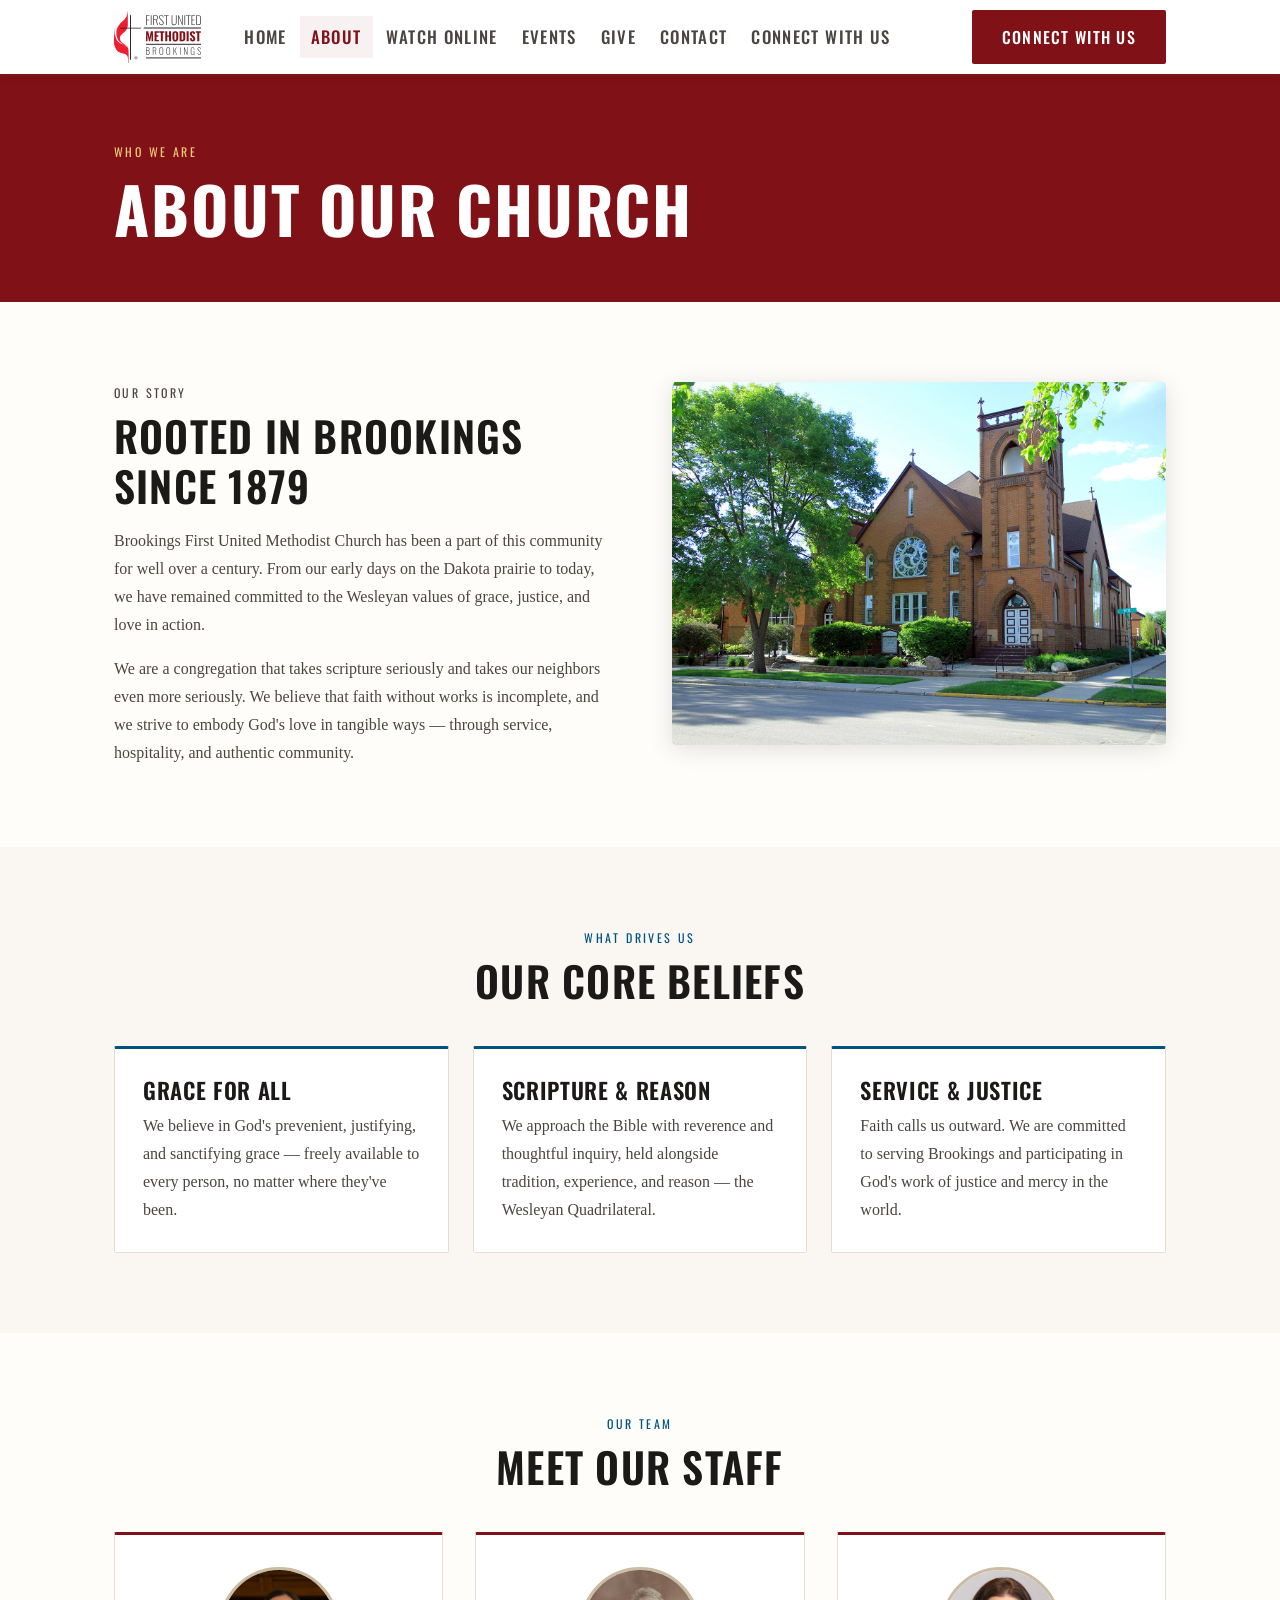
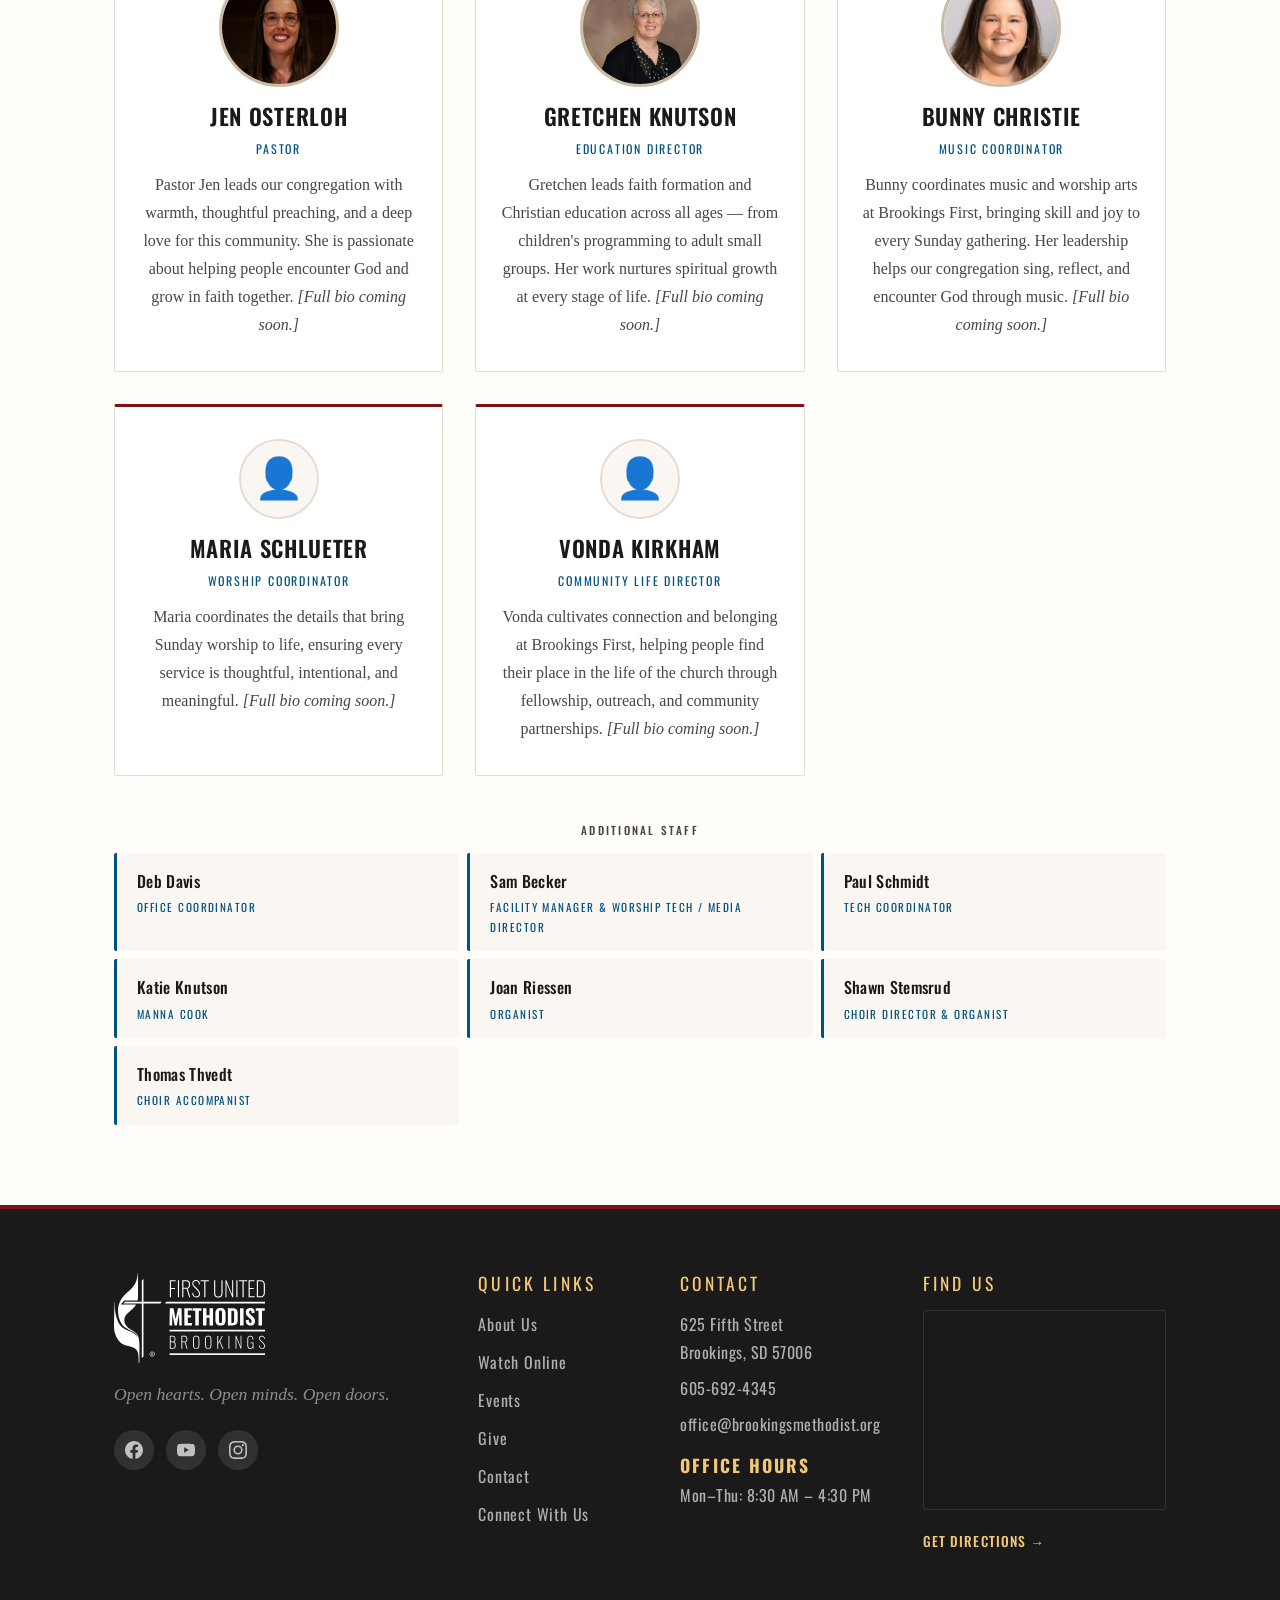
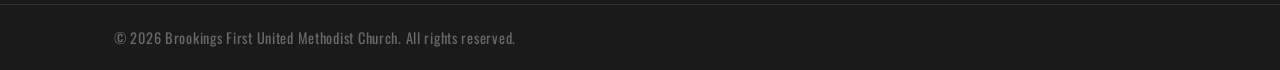
==== about.html @ e8d35011 "Update staff section with two-tier layout and full roster - Expand staff cards to 5 (Jen, Gretchen, " ====
<!DOCTYPE html>
<html lang="en">
<head>
  <meta charset="UTF-8" />
  <meta name="viewport" content="width=device-width, initial-scale=1.0" />
  <title>About Us — Brookings First UMC</title>
  <link rel="preconnect" href="https://fonts.googleapis.com" />
  <link rel="preconnect" href="https://fonts.gstatic.com" crossorigin />
  <link href="https://fonts.googleapis.com/css2?family=Oswald:wght@300;400;500;600;700&family=Gentium+Basic:ital,wght@0,400;0,700;1,400;1,700&display=swap" rel="stylesheet" />
  <link rel="stylesheet" href="style.css" />
</head>
<body>

  <header class="site-header">
    <div class="container nav-inner">
      <a href="index.html" class="logo">
        <img src="images/FirstHorizontal-FullColor.svg" alt="First United Methodist Church Brookings" />
      </a>
      <nav>
        <ul class="nav-links">
          <li><a href="index.html">Home</a></li>
          <li><a href="about.html" class="active">About</a></li>
          <li><a href="watch.html">Watch Online</a></li>
          <li><a href="events.html">Events</a></li>
          <li><a href="give.html">Give</a></li>
          <li><a href="contact.html">Contact</a></li>
          <li><a href="connect.html">Connect With Us</a></li>
        </ul>
      </nav>
      <a href="connect.html" class="btn btn-primary">Connect With Us</a>
    </div>
  </header>

  <section class="page-hero">
    <div class="container">
      <p class="eyebrow">Who We Are</p>
      <h1>About Our Church</h1>
    </div>
  </section>

  <section class="section">
    <div class="container two-col">
      <div class="welcome-text">
        <p class="eyebrow">Our Story</p>
        <h2>Rooted in Brookings Since 1879</h2>
        <p>Brookings First United Methodist Church has been a part of this community for well over a century. From our early days on the Dakota prairie to today, we have remained committed to the Wesleyan values of grace, justice, and love in action.</p>
        <p>We are a congregation that takes scripture seriously and takes our neighbors even more seriously. We believe that faith without works is incomplete, and we strive to embody God's love in tangible ways — through service, hospitality, and authentic community.</p>
      </div>
      <div class="welcome-image-wrap">
        <img src="images/building.jpg" alt="Brookings First United Methodist Church building" class="welcome-photo" />
      </div>
    </div>
  </section>

  <section class="section section-light">
    <div class="container">
      <p class="eyebrow center">What Drives Us</p>
      <h2 class="center">Our Core Beliefs</h2>
      <div class="card-grid thirds">
        <div class="feature-card">
          <h3>Grace for All</h3>
          <p>We believe in God's prevenient, justifying, and sanctifying grace — freely available to every person, no matter where they've been.</p>
        </div>
        <div class="feature-card">
          <h3>Scripture & Reason</h3>
          <p>We approach the Bible with reverence and thoughtful inquiry, held alongside tradition, experience, and reason — the Wesleyan Quadrilateral.</p>
        </div>
        <div class="feature-card">
          <h3>Service & Justice</h3>
          <p>Faith calls us outward. We are committed to serving Brookings and participating in God's work of justice and mercy in the world.</p>
        </div>
      </div>
    </div>
  </section>

  <section class="section">
    <div class="container">
      <p class="eyebrow center">Our Team</p>
      <h2 class="center">Meet Our Staff</h2>
      <div class="staff-grid">
        <div class="staff-card">
          <img src="images/pastor-jen.jpg" alt="Pastor Jen Osterloh" class="staff-photo" />
          <h3>Jen Osterloh</h3>
          <p class="staff-title">Pastor</p>
          <p>Pastor Jen leads our congregation with warmth, thoughtful preaching, and a deep love for this community. She is passionate about helping people encounter God and grow in faith together. <em>[Full bio coming soon.]</em></p>
        </div>
        <div class="staff-card">
          <img src="images/gretchen-knutson.jpg" alt="Gretchen Knutson" class="staff-photo" />
          <h3>Gretchen Knutson</h3>
          <p class="staff-title">Education Director</p>
          <p>Gretchen leads faith formation and Christian education across all ages — from children's programming to adult small groups. Her work nurtures spiritual growth at every stage of life. <em>[Full bio coming soon.]</em></p>
        </div>
        <div class="staff-card">
          <img src="images/bunny-christie.jpg" alt="Bunny Christie" class="staff-photo" />
          <h3>Bunny Christie</h3>
          <p class="staff-title">Music Coordinator</p>
          <p>Bunny coordinates music and worship arts at Brookings First, bringing skill and joy to every Sunday gathering. Her leadership helps our congregation sing, reflect, and encounter God through music. <em>[Full bio coming soon.]</em></p>
        </div>
        <div class="staff-card">
          <div class="staff-photo-placeholder">&#128100;</div>
          <h3>Maria Schlueter</h3>
          <p class="staff-title">Worship Coordinator</p>
          <p>Maria coordinates the details that bring Sunday worship to life, ensuring every service is thoughtful, intentional, and meaningful. <em>[Full bio coming soon.]</em></p>
        </div>
        <div class="staff-card">
          <div class="staff-photo-placeholder">&#128100;</div>
          <h3>Vonda Kirkham</h3>
          <p class="staff-title">Community Life Director</p>
          <p>Vonda cultivates connection and belonging at Brookings First, helping people find their place in the life of the church through fellowship, outreach, and community partnerships. <em>[Full bio coming soon.]</em></p>
        </div>
      </div>

      <h3 class="staff-directory-heading">Additional Staff</h3>
      <ul class="staff-list">
        <li class="staff-list-item">
          <strong>Deb Davis</strong>
          <span>Office Coordinator</span>
        </li>
        <li class="staff-list-item">
          <strong>Sam Becker</strong>
          <span>Facility Manager &amp; Worship Tech / Media Director</span>
        </li>
        <li class="staff-list-item">
          <strong>Paul Schmidt</strong>
          <span>Tech Coordinator</span>
        </li>
        <li class="staff-list-item">
          <strong>Katie Knutson</strong>
          <span>Manna Cook</span>
        </li>
        <li class="staff-list-item">
          <strong>Joan Riessen</strong>
          <span>Organist</span>
        </li>
        <li class="staff-list-item">
          <strong>Shawn Stemsrud</strong>
          <span>Choir Director &amp; Organist</span>
        </li>
        <li class="staff-list-item">
          <strong>Thomas Thvedt</strong>
          <span>Choir Accompanist</span>
        </li>
      </ul>
    </div>
  </section>

  <footer class="site-footer">
    <div class="container footer-inner">
      <div class="footer-brand">
        <img src="images/FirstHorizontal-W.svg" alt="First United Methodist Church Brookings" class="footer-logo" />
        <p>Open hearts. Open minds. Open doors.</p>
        <div class="social-icons">
          <a href="https://www.facebook.com/FUMCBrookings" target="_blank" rel="noopener" aria-label="Facebook" class="social-icon">
            <svg xmlns="http://www.w3.org/2000/svg" viewBox="0 0 24 24" fill="currentColor"><path d="M24 12.073C24 5.405 18.627 0 12 0S0 5.405 0 12.073C0 18.1 4.388 23.094 10.125 24v-8.437H7.078v-3.49h3.047V9.41c0-3.025 1.792-4.697 4.533-4.697 1.312 0 2.686.236 2.686.236v2.97h-1.513c-1.491 0-1.956.93-1.956 1.886v2.268h3.328l-.532 3.49h-2.796V24C19.612 23.094 24 18.1 24 12.073z"/></svg>
          </a>
          <a href="https://www.youtube.com/@brookingsfumc" target="_blank" rel="noopener" aria-label="YouTube" class="social-icon">
            <svg xmlns="http://www.w3.org/2000/svg" viewBox="0 0 24 24" fill="currentColor"><path d="M23.498 6.186a3.016 3.016 0 0 0-2.122-2.136C19.505 3.545 12 3.545 12 3.545s-7.505 0-9.377.505A3.017 3.017 0 0 0 .502 6.186C0 8.07 0 12 0 12s0 3.93.502 5.814a3.016 3.016 0 0 0 2.122 2.136c1.871.505 9.376.505 9.376.505s7.505 0 9.377-.505a3.015 3.015 0 0 0 2.122-2.136C24 15.93 24 12 24 12s0-3.93-.502-5.814zM9.545 15.568V8.432L15.818 12l-6.273 3.568z"/></svg>
          </a>
          <a href="https://www.instagram.com/brookingsfumc" target="_blank" rel="noopener" aria-label="Instagram" class="social-icon">
            <svg xmlns="http://www.w3.org/2000/svg" viewBox="0 0 24 24" fill="currentColor"><path d="M12 2.163c3.204 0 3.584.012 4.85.07 3.252.148 4.771 1.691 4.919 4.919.058 1.265.069 1.645.069 4.849 0 3.205-.012 3.584-.069 4.849-.149 3.225-1.664 4.771-4.919 4.919-1.266.058-1.644.07-4.85.07-3.204 0-3.584-.012-4.849-.07-3.26-.149-4.771-1.699-4.919-4.92-.058-1.265-.07-1.644-.07-4.849 0-3.204.013-3.583.07-4.849.149-3.227 1.664-4.771 4.919-4.919 1.266-.057 1.645-.069 4.849-.069zM12 0C8.741 0 8.333.014 7.053.072 2.695.272.273 2.69.073 7.052.014 8.333 0 8.741 0 12c0 3.259.014 3.668.072 4.948.2 4.358 2.618 6.78 6.98 6.98C8.333 23.986 8.741 24 12 24c3.259 0 3.668-.014 4.948-.072 4.354-.2 6.782-2.618 6.979-6.98.059-1.28.073-1.689.073-4.948 0-3.259-.014-3.667-.072-4.947-.196-4.354-2.617-6.78-6.979-6.98C15.668.014 15.259 0 12 0zm0 5.838a6.162 6.162 0 1 0 0 12.324 6.162 6.162 0 0 0 0-12.324zM12 16a4 4 0 1 1 0-8 4 4 0 0 1 0 8zm6.406-11.845a1.44 1.44 0 1 0 0 2.881 1.44 1.44 0 0 0 0-2.881z"/></svg>
          </a>
        </div>
      </div>
      <div class="footer-links">
        <h4>Quick Links</h4>
        <ul>
          <li><a href="about.html">About Us</a></li>
          <li><a href="watch.html">Watch Online</a></li>
          <li><a href="events.html">Events</a></li>
          <li><a href="give.html">Give</a></li>
          <li><a href="contact.html">Contact</a></li>
          <li><a href="connect.html">Connect With Us</a></li>
        </ul>
      </div>
      <div class="footer-contact">
        <h4>Contact</h4>
        <p>625 Fifth Street<br />Brookings, SD 57006</p>
        <p>605-692-4345</p>
        <p><a href="mailto:office@brookingsmethodist.org">office@brookingsmethodist.org</a></p>
        <p style="margin-top: 0.75rem;"><strong style="color: var(--gold); font-family: var(--font-display); font-size: 1.1rem; letter-spacing: 0.12em; text-transform: uppercase;">Office Hours</strong><br />Mon–Thu: 8:30 AM – 4:30 PM</p>
      </div>
      <div class="footer-map-col">
        <h4>Find Us</h4>
        <div class="footer-map">
          <iframe
            src="https://maps.google.com/maps?q=First+United+Methodist+Church+625+Fifth+Street+Brookings+SD&output=embed"
            title="Brookings First UMC Location"
            loading="lazy"
            allowfullscreen
            referrerpolicy="no-referrer-when-downgrade">
          </iframe>
        </div>
        <a href="https://www.google.com/maps/dir/?api=1&destination=625+Fifth+St,+Brookings,+SD+57006" target="_blank" rel="noopener" class="directions-link">Get Directions →</a>
      </div>
    </div>
    <div class="footer-bottom">
      <div class="container">
        <p>&copy; 2026 Brookings First United Methodist Church. All rights reserved.</p>
      </div>
    </div>
  </footer>

</body>
</html>
---- style.css ----
/* ============================================
   Brookings First UMC — Shared Stylesheet
   ============================================ */

/* --- VARIABLES --- */
:root {
  --red: #7f1117;
  --red-dark: #5a0c10;
  --red-bright: #ee373d;
  --teal: #005280;
  --teal-dark: #003d60;
  --gold: #f2c777;
  --gold-dark: #a5753f;
  --tan: #cbbca3;
  --cream: #faf7f2;
  --warm-white: #fffdf9;
  --text-dark: #1C1A19;
  --text-mid: #4A4542;
  --text-light: #7A7470;
  --border: #E5DDD5;
  --font-display: 'Oswald', 'Arial Narrow', Arial, sans-serif;
  --font-body: 'Gentium Basic', Georgia, serif;
}

/* --- RESET & BASE --- */
*, *::before, *::after { box-sizing: border-box; margin: 0; padding: 0; }
html { scroll-behavior: smooth; }

body {
  font-family: var(--font-body);
  font-size: 16px;
  line-height: 1.75;
  color: var(--text-dark);
  background: var(--warm-white);
}

h1, h2, h3, h4 {
  font-family: var(--font-display);
  font-weight: 500;
  line-height: 1.2;
  color: var(--text-dark);
  text-transform: uppercase;
  letter-spacing: 0.03em;
}

h1 { font-size: clamp(2.4rem, 6vw, 4rem); font-weight: 700; }
h2 { font-size: clamp(1.8rem, 3.5vw, 2.6rem); font-weight: 600; margin-bottom: 1rem; }
h3 { font-size: 1.4rem; font-weight: 600; margin-bottom: 0.5rem; }
h4 { font-size: 1.15rem; font-weight: 500; }

p { margin-bottom: 1rem; color: var(--text-mid); font-family: var(--font-body); }
p:last-child { margin-bottom: 0; }

a { color: var(--red); text-decoration: none; }
a:hover { text-decoration: underline; }

img { max-width: 100%; display: block; }

/* --- LAYOUT --- */
.container {
  max-width: 1100px;
  margin: 0 auto;
  padding: 0 1.5rem;
}

.narrow { max-width: 780px; }
.center { text-align: center; }

.section { padding: 5rem 0; }
.section-light { background: var(--cream); }

.two-col {
  display: grid;
  grid-template-columns: 1fr 1fr;
  gap: 4rem;
  align-items: start;
}

@media (max-width: 768px) {
  .two-col { grid-template-columns: 1fr; gap: 2rem; }
}

/* --- EYEBROW LABELS --- */
.eyebrow {
  font-family: var(--font-display);
  font-size: 0.75rem;
  font-weight: 400;
  letter-spacing: 0.2em;
  text-transform: uppercase;
  color: var(--teal);
  margin-bottom: 0.5rem;
}

/* --- BUTTONS --- */
.btn {
  display: inline-block;
  padding: 0.7rem 1.75rem;
  border-radius: 2px;
  font-family: var(--font-display);
  font-size: 1rem;
  font-weight: 500;
  letter-spacing: 0.08em;
  text-transform: uppercase;
  cursor: pointer;
  transition: all 0.2s ease;
  text-decoration: none;
  border: 2px solid transparent;
}

.btn-primary {
  background: var(--red);
  color: #fff;
  border-color: var(--red);
}
.btn-primary:hover {
  background: var(--red-dark);
  border-color: var(--red-dark);
  text-decoration: none;
}

.btn-secondary {
  background: transparent;
  color: var(--red);
  border-color: var(--red);
}
.btn-secondary:hover {
  background: var(--red);
  color: #fff;
  text-decoration: none;
}

.btn-white {
  background: #fff;
  color: var(--red);
  border-color: #fff;
}
.btn-white:hover {
  background: transparent;
  color: #fff;
  border-color: #fff;
  text-decoration: none;
}

.btn-outline-white {
  background: transparent;
  color: #fff;
  border-color: rgba(255,255,255,0.7);
}
.btn-outline-white:hover {
  background: rgba(255,255,255,0.15);
  border-color: #fff;
  text-decoration: none;
}

.full-width { width: 100%; text-align: center; }

/* --- HEADER / NAV --- */
.site-header {
  position: sticky;
  top: 0;
  z-index: 100;
  background: #fff;
  border-bottom: 3px solid var(--red);
  box-shadow: 0 1px 8px rgba(0,0,0,0.08);
}

.nav-inner {
  display: flex;
  align-items: center;
  gap: 2rem;
  padding-top: 0.6rem;
  padding-bottom: 0.6rem;
}

.logo { display: flex; align-items: center; flex-shrink: 0; text-decoration: none; }
.logo img { height: 52px; width: auto; }

nav { flex: 1; }

.nav-links {
  list-style: none;
  display: flex;
  gap: 0.1rem;
  flex-wrap: wrap;
}

.nav-links a {
  display: block;
  padding: 0.4rem 0.7rem;
  font-family: var(--font-display);
  font-size: 1.05rem;
  font-weight: 500;
  letter-spacing: 0.08em;
  text-transform: uppercase;
  color: var(--text-mid);
  border-radius: 2px;
  transition: all 0.15s;
  text-decoration: none;
}

.nav-links a:hover,
.nav-links a.active {
  color: var(--red);
  background: rgba(127, 17, 23, 0.06);
}

@media (max-width: 900px) {
  .nav-links { display: none; }
  .site-header .btn { display: none; }
}

/* --- HERO --- */
.hero {
  position: relative;
  min-height: 85vh;
  display: flex;
  align-items: center;
  background: var(--red-dark); /* fallback if video doesn't load */
  overflow: hidden;
}

/* Background video */
.hero-video {
  position: absolute;
  inset: 0;
  width: 100%;
  height: 100%;
  object-fit: cover;
  object-position: center;
  z-index: 0;
}

/* Respect reduced-motion preference — hide video, show gradient instead */
@media (prefers-reduced-motion: reduce) {
  .hero-video { display: none; }
}

.hero::before {
  content: '';
  position: absolute;
  inset: 0;
  background-image:
    repeating-linear-gradient(0deg, transparent, transparent 60px, rgba(255,255,255,0.015) 60px, rgba(255,255,255,0.015) 61px),
    repeating-linear-gradient(90deg, transparent, transparent 60px, rgba(255,255,255,0.015) 60px, rgba(255,255,255,0.015) 61px);
  z-index: 1;
}

.hero-overlay {
  position: absolute;
  inset: 0;
  /* Strong gradient so text is always readable over video */
  background: linear-gradient(
    to right,
    rgba(90, 12, 16, 0.82) 0%,
    rgba(90, 12, 16, 0.65) 50%,
    rgba(90, 12, 16, 0.35) 100%
  );
  z-index: 2;
}

.hero-content {
  position: relative;
  z-index: 3;
  color: #fff;
  padding: 5rem 0;
  max-width: 720px;
}

.hero .eyebrow { color: var(--gold); margin-bottom: 1rem; }
.hero h1 { color: #fff; margin-bottom: 1.25rem; text-shadow: 0 2px 20px rgba(0,0,0,0.4); }

.hero-sub {
  font-size: 1.15rem;
  color: rgba(255,255,255,0.88);
  margin-bottom: 2.5rem;
  font-family: var(--font-body);
  font-weight: 400;
  text-shadow: 0 1px 6px rgba(0,0,0,0.4);
}

.hero-actions { display: flex; gap: 1rem; flex-wrap: wrap; }

/* --- PAGE HERO (inner pages) --- */
.page-hero {
  background: var(--red);
  padding: 4rem 0 3.5rem;
  color: #fff;
}

.page-hero .eyebrow { color: var(--gold); }
.page-hero h1 { color: #fff; margin-top: 0.5rem; }

/* --- SERVICE BANNER --- */
.service-banner {
  background: var(--teal);
  padding: 1.5rem 0;
}

.service-banner-inner {
  display: flex;
  align-items: center;
  justify-content: space-between;
  flex-wrap: wrap;
  gap: 1rem;
}

.service-item { display: flex; flex-direction: column; align-items: center; }

.service-label {
  font-family: var(--font-display);
  font-size: 0.8rem;
  font-weight: 400;
  letter-spacing: 0.15em;
  text-transform: uppercase;
  color: var(--gold);
}

.service-time {
  font-family: var(--font-display);
  font-size: 1.2rem;
  font-weight: 500;
  color: #fff;
  letter-spacing: 0.03em;
}

.service-divider {
  width: 1px;
  height: 2.5rem;
  background: rgba(255,255,255,0.25);
  flex-shrink: 0;
}

@media (max-width: 700px) {
  .service-divider { display: none; }
  .service-banner-inner { justify-content: center; }
  .service-item { flex-direction: row; gap: 0.5rem; }
}

/* --- REAL PHOTOS --- */
.welcome-image-wrap {
  border-radius: 4px;
  overflow: hidden;
  box-shadow: 0 4px 24px rgba(0,0,0,0.12);
}

.welcome-photo {
  width: 100%;
  height: 100%;
  object-fit: cover;
  display: block;
  min-height: 320px;
}

.staff-photo {
  width: 120px;
  height: 120px;
  border-radius: 50%;
  object-fit: cover;
  object-position: top;
  margin: 0 auto 1rem;
  display: block;
  border: 3px solid var(--tan);
}

/* --- IMAGE PLACEHOLDERS --- */
.welcome-image-placeholder { display: flex; align-items: stretch; }

.image-placeholder {
  border: 2px dashed var(--border);
  border-radius: 4px;
  background: var(--cream);
  display: flex;
  flex-direction: column;
  align-items: center;
  justify-content: center;
  padding: 3rem 2rem;
  gap: 0.75rem;
  width: 100%;
  min-height: 280px;
  text-align: center;
}

.image-placeholder span { font-size: 3rem; }
.image-placeholder p { color: var(--text-light); margin: 0; }
.image-placeholder code {
  font-size: 0.8rem;
  background: rgba(0,0,0,0.06);
  padding: 0.25rem 0.5rem;
  border-radius: 2px;
  color: var(--text-mid);
  font-family: monospace;
}

/* --- FEATURE CARDS --- */
.card-grid {
  display: grid;
  grid-template-columns: repeat(auto-fit, minmax(230px, 1fr));
  gap: 1.5rem;
  margin-top: 2.5rem;
}

.card-grid.thirds {
  grid-template-columns: repeat(auto-fit, minmax(200px, 1fr));
}

.feature-card {
  background: #fff;
  border: 1px solid var(--border);
  border-top: 3px solid var(--teal);
  border-radius: 2px;
  padding: 1.75rem;
  transition: box-shadow 0.2s, transform 0.2s;
}

.feature-card:hover {
  box-shadow: 0 4px 20px rgba(0,82,128,0.1);
  transform: translateY(-2px);
}

.section-light .feature-card { background: #fff; }

.card-icon { font-size: 2rem; margin-bottom: 1rem; }

.card-link {
  display: inline-block;
  margin-top: 1rem;
  font-size: 0.8rem;
  font-family: var(--font-display);
  font-weight: 500;
  letter-spacing: 0.08em;
  text-transform: uppercase;
  color: var(--teal);
}

/* --- EVENTS --- */
.events-list {
  display: flex;
  flex-direction: column;
  gap: 0;
}

.event-row {
  display: flex;
  align-items: center;
  gap: 1.5rem;
  padding: 1.5rem 0;
  border-bottom: 1px solid var(--border);
}

.event-row:first-child { border-top: 1px solid var(--border); }

.events-list.large .event-row {
  align-items: flex-start;
  padding: 2rem 0;
}

.event-date {
  display: flex;
  flex-direction: column;
  align-items: center;
  justify-content: center;
  background: var(--red);
  color: #fff;
  border-radius: 2px;
  width: 60px;
  min-width: 60px;
  height: 60px;
  text-align: center;
  line-height: 1;
}

.event-date .month {
  font-family: var(--font-display);
  font-size: 0.6rem;
  font-weight: 400;
  letter-spacing: 0.12em;
  text-transform: uppercase;
  color: rgba(255,255,255,0.8);
}

.event-date .day {
  font-family: var(--font-display);
  font-size: 1.5rem;
  font-weight: 600;
}

.event-info { flex: 1; }
.event-info h4 { margin-bottom: 0.25rem; }
.event-info p { font-size: 0.9rem; margin: 0; }

/* --- GOOGLE CALENDAR EVENTS --- */
.events-loading {
  display: flex;
  flex-direction: column;
  align-items: center;
  gap: 1rem;
  padding: 4rem 0;
  color: var(--text-light);
}

.loading-spinner {
  width: 36px;
  height: 36px;
  border: 3px solid var(--border);
  border-top-color: var(--red);
  border-radius: 50%;
  animation: spin 0.8s linear infinite;
}

@keyframes spin { to { transform: rotate(360deg); } }

.events-error,
.events-empty {
  text-align: center;
  padding: 3rem 0;
  color: var(--text-light);
}

.event-meta {
  font-size: 0.9rem;
  color: var(--text-mid);
  margin-bottom: 0.4rem;
  font-family: var(--font-body);
}

.event-location { color: var(--text-light); }

.event-desc {
  font-size: 0.9rem;
  color: var(--text-mid);
  margin-top: 0.25rem;
  margin-bottom: 0.4rem;
}

.event-gcal-link {
  font-size: 0.75rem;
  font-family: var(--font-display);
  font-weight: 500;
  letter-spacing: 0.08em;
  text-transform: uppercase;
  color: var(--teal);
  display: inline-block;
  margin-top: 0.25rem;
}

/* --- WELCOME TEXT --- */
.welcome-text p { color: var(--text-mid); }

/* --- STAFF CARDS --- */
.staff-grid {
  display: grid;
  grid-template-columns: repeat(auto-fit, minmax(240px, 1fr));
  gap: 2rem;
  margin-top: 2.5rem;
}

.staff-card {
  text-align: center;
  padding: 2rem 1.5rem;
  background: #fff;
  border: 1px solid var(--border);
  border-top: 3px solid var(--red);
  border-radius: 2px;
}

.staff-photo-placeholder {
  width: 80px;
  height: 80px;
  border-radius: 50%;
  background: var(--cream);
  border: 2px solid var(--border);
  display: flex;
  align-items: center;
  justify-content: center;
  font-size: 2.5rem;
  margin: 0 auto 1rem;
}

.staff-title {
  font-family: var(--font-display);
  font-size: 0.75rem;
  font-weight: 400;
  letter-spacing: 0.15em;
  color: var(--teal);
  text-transform: uppercase;
  margin-bottom: 0.75rem;
}

.staff-directory-heading {
  font-family: var(--font-display);
  font-size: 0.7rem;
  font-weight: 500;
  letter-spacing: 0.2em;
  text-transform: uppercase;
  color: var(--text-mid);
  margin: 3rem 0 1rem;
  text-align: center;
}

.staff-list {
  display: grid;
  grid-template-columns: repeat(auto-fit, minmax(280px, 1fr));
  gap: 0.5rem;
  list-style: none;
  padding: 0;
  margin: 0;
}

.staff-list-item {
  display: flex;
  flex-direction: column;
  padding: 0.875rem 1.25rem;
  background: var(--cream);
  border-left: 3px solid var(--teal);
  border-radius: 2px;
}

.staff-list-item strong {
  font-family: var(--font-display);
  font-size: 1rem;
  font-weight: 500;
  color: var(--text-dark);
  letter-spacing: 0.02em;
}

.staff-list-item span {
  font-family: var(--font-display);
  font-size: 0.7rem;
  font-weight: 400;
  letter-spacing: 0.13em;
  text-transform: uppercase;
  color: var(--teal);
  margin-top: 0.2rem;
}

/* --- VIDEO EMBED --- */
.video-embed {
  position: relative;
  padding-bottom: 56.25%;
  height: 0;
  overflow: hidden;
  border-radius: 4px;
  background: #111;
  margin: 2rem 0 1rem;
}

.video-embed iframe {
  position: absolute;
  top: 0; left: 0;
  width: 100%; height: 100%;
}

.sermon-meta { text-align: center; margin-bottom: 1rem; }
.sermon-meta h3 { margin-bottom: 0.25rem; }
.sermon-meta p { color: var(--text-light); font-size: 0.9rem; }

/* --- SERMON LIST --- */
.sermon-list { display: flex; flex-direction: column; gap: 0; }

.sermon-row {
  display: flex;
  align-items: center;
  gap: 1.25rem;
  padding: 1.25rem 0;
  border-bottom: 1px solid var(--border);
}

.sermon-row:first-child { border-top: 1px solid var(--border); }

.sermon-thumb {
  width: 44px;
  height: 44px;
  min-width: 44px;
  background: var(--teal);
  color: #fff;
  border-radius: 50%;
  display: flex;
  align-items: center;
  justify-content: center;
  font-size: 1rem;
}

.sermon-info { flex: 1; }
.sermon-info h4 { font-size: 1rem; margin-bottom: 0.15rem; }
.sermon-info p { font-size: 0.85rem; color: var(--text-light); margin: 0; }

/* --- GIVING OPTIONS --- */
.give-options {
  display: grid;
  grid-template-columns: repeat(auto-fit, minmax(220px, 1fr));
  gap: 1.5rem;
  margin-top: 1rem;
}

.give-card {
  display: flex;
  flex-direction: column;
  align-items: center;
  text-align: center;
  padding: 2rem 1.5rem;
  background: #fff;
  border: 1px solid var(--border);
  border-top: 3px solid var(--teal);
  border-radius: 2px;
  gap: 0.75rem;
  text-decoration: none;
  color: var(--text-dark);
  transition: box-shadow 0.2s, transform 0.2s;
}

.give-card:hover {
  box-shadow: 0 4px 20px rgba(0,82,128,0.1);
  transform: translateY(-2px);
  text-decoration: none;
}

.give-icon { font-size: 2.5rem; }
.give-card h3 { margin-bottom: 0; }
.give-card p { font-size: 0.9rem; }

/* --- CONTACT PAGE --- */
.contact-info { display: flex; flex-direction: column; gap: 0; }
.contact-info h2 { margin-bottom: 1rem; }

.contact-detail {
  padding: 1rem 0;
  border-bottom: 1px solid var(--border);
}

.contact-detail:last-of-type { border-bottom: none; }
.contact-detail strong {
  display: block;
  font-family: var(--font-display);
  font-size: 0.75rem;
  font-weight: 500;
  letter-spacing: 0.1em;
  text-transform: uppercase;
  color: var(--teal);
}
.contact-detail p { margin: 0.25rem 0 0; }

.map-embed {
  margin-top: 1.5rem;
  border-radius: 4px;
  overflow: hidden;
  border: 1px solid var(--border);
  height: 220px;
}

.map-embed iframe { width: 100%; height: 100%; }

/* --- CONTACT FORM --- */
.contact-form-wrap h2 { margin-bottom: 0.5rem; }

.contact-form {
  display: flex;
  flex-direction: column;
  gap: 1.25rem;
  margin-top: 0.5rem;
}

.form-group { display: flex; flex-direction: column; gap: 0.4rem; }

.form-group label {
  font-family: var(--font-display);
  font-size: 0.75rem;
  font-weight: 500;
  letter-spacing: 0.08em;
  text-transform: uppercase;
  color: var(--text-dark);
}

.form-group input,
.form-group select,
.form-group textarea {
  width: 100%;
  padding: 0.7rem 1rem;
  border: 1px solid var(--border);
  border-radius: 2px;
  font-family: var(--font-body);
  font-size: 1rem;
  color: var(--text-dark);
  background: #fff;
  transition: border-color 0.15s;
}

.form-group input:focus,
.form-group select:focus,
.form-group textarea:focus {
  outline: none;
  border-color: var(--teal);
}

.form-group textarea { resize: vertical; min-height: 120px; }

/* --- TIP BOX --- */
.tip-box {
  background: #fdf6e3;
  border: 1px solid var(--gold);
  border-radius: 2px;
  padding: 1.25rem 1.5rem;
  font-size: 0.9rem;
  margin-top: 2rem;
}

.tip-box p { color: var(--text-mid); margin: 0; font-family: var(--font-body); }
.tip-box code {
  background: rgba(0,0,0,0.07);
  padding: 0.1rem 0.4rem;
  border-radius: 2px;
  font-size: 0.85rem;
  font-family: monospace;
}

/* --- FOOTER --- */
.site-footer {
  background: #1a1a1a;
  color: rgba(255,255,255,0.8);
  padding-top: 4rem;
  border-top: 4px solid var(--red);
}

.footer-inner {
  display: grid;
  grid-template-columns: 2fr 1fr 1.25fr 1.5fr;
  gap: 2.5rem;
  padding-bottom: 3rem;
}

@media (max-width: 900px) {
  .footer-inner { grid-template-columns: 1fr 1fr; gap: 2rem; }
}

@media (max-width: 560px) {
  .footer-inner { grid-template-columns: 1fr; gap: 2rem; }
}

.footer-brand .footer-logo { height: 90px; width: auto; margin-bottom: 1rem; }
.footer-brand p {
  color: rgba(255,255,255,0.5);
  margin-top: 0.75rem;
  font-style: italic;
  font-family: var(--font-body);
  font-size: 1.1rem;
}

.footer-links h4,
.footer-contact h4 {
  font-family: var(--font-display);
  font-size: 1.1rem;
  font-weight: 400;
  letter-spacing: 0.18em;
  text-transform: uppercase;
  color: var(--gold);
  margin-bottom: 1rem;
}

.footer-links ul { list-style: none; display: flex; flex-direction: column; gap: 0.5rem; }
.footer-links a {
  font-family: var(--font-display);
  font-size: 1rem;
  letter-spacing: 0.05em;
  color: rgba(255,255,255,0.65);
}
.footer-links a:hover { color: #fff; text-decoration: none; }

.footer-contact p {
  font-family: var(--font-display);
  font-size: 1rem;
  color: rgba(255,255,255,0.65);
  margin-bottom: 0.5rem;
  letter-spacing: 0.03em;
}
.footer-contact a { color: rgba(255,255,255,0.65); }
.footer-contact a:hover { color: #fff; }

.footer-bottom {
  border-top: 1px solid rgba(255,255,255,0.1);
  padding: 1.25rem 0;
}

.footer-bottom p {
  font-family: var(--font-display);
  font-size: 0.9rem;
  letter-spacing: 0.05em;
  color: rgba(255,255,255,0.35);
  margin: 0;
}

/* --- GIVE PAGE --- */
.give-card-featured {
  border-top: 3px solid var(--red) !important;
  background: #fff9f9;
}

.give-card address {
  font-family: var(--font-display);
  font-size: 0.9rem;
  font-style: normal;
  letter-spacing: 0.03em;
  color: var(--text-mid);
  line-height: 1.8;
  margin-top: 0.5rem;
}

.app-badges {
  display: flex;
  flex-direction: column;
  gap: 0.5rem;
  margin-top: auto;
  width: 100%;
}

.app-badge {
  display: block;
  text-align: center;
  padding: 0.5rem 1rem;
  background: var(--text-dark);
  color: #fff;
  border-radius: 2px;
  font-family: var(--font-display);
  font-size: 0.75rem;
  font-weight: 500;
  letter-spacing: 0.08em;
  text-transform: uppercase;
  text-decoration: none;
  transition: background 0.2s;
}

.app-badge:hover {
  background: var(--teal);
  text-decoration: none;
  color: #fff;
}

/* --- FAQ ACCORDION --- */
.faq-list {
  display: flex;
  flex-direction: column;
  border-top: 1px solid var(--border);
}

.faq-item {
  border-bottom: 1px solid var(--border);
}

.faq-question {
  width: 100%;
  display: flex;
  align-items: center;
  justify-content: space-between;
  gap: 1rem;
  padding: 1.25rem 0;
  background: none;
  border: none;
  cursor: pointer;
  text-align: left;
  font-family: var(--font-display);
  font-size: 1rem;
  font-weight: 500;
  letter-spacing: 0.03em;
  text-transform: uppercase;
  color: var(--text-dark);
  transition: color 0.15s;
}

.faq-question:hover { color: var(--red); }

.faq-question[aria-expanded="true"] { color: var(--red); }

.faq-icon {
  font-size: 1.4rem;
  font-weight: 300;
  color: var(--teal);
  flex-shrink: 0;
  line-height: 1;
  transition: transform 0.2s;
}

.faq-answer {
  max-height: 0;
  overflow: hidden;
  transition: max-height 0.3s ease;
}

.faq-answer p {
  padding-bottom: 1.25rem;
  font-size: 0.95rem;
  color: var(--text-mid);
}

/* --- FOOTER MAP --- */
.footer-map-col h4 {
  font-family: var(--font-display);
  font-size: 1.1rem;
  font-weight: 400;
  letter-spacing: 0.18em;
  text-transform: uppercase;
  color: var(--gold);
  margin-bottom: 1rem;
}

.footer-map {
  width: 100%;
  height: 200px;
  border-radius: 3px;
  overflow: hidden;
  margin-bottom: 0.75rem;
  border: 1px solid rgba(255,255,255,0.1);
}

.footer-map iframe {
  width: 100%;
  height: 100%;
  border: none;
  display: block;
}

.directions-link {
  display: inline-block;
  margin-top: 0.5rem;
  font-family: var(--font-display);
  font-size: 0.85rem;
  font-weight: 500;
  letter-spacing: 0.08em;
  text-transform: uppercase;
  color: var(--gold);
  transition: color 0.15s;
}

.directions-link:hover {
  color: #fff;
  text-decoration: none;
}

/* --- SOCIAL ICONS --- */
.social-icons {
  display: flex;
  gap: 0.75rem;
  margin-top: 1.25rem;
}

.social-icon {
  display: flex;
  align-items: center;
  justify-content: center;
  width: 40px;
  height: 40px;
  border-radius: 50%;
  background: rgba(255,255,255,0.1);
  color: rgba(255,255,255,0.7);
  transition: background 0.2s, color 0.2s;
  text-decoration: none;
}

.social-icon svg {
  width: 18px;
  height: 18px;
}

.social-icon:hover {
  background: var(--red);
  color: #fff;
  text-decoration: none;
}

/* --- FLOATING ACTION BUTTON (QUICK LINKS) --- */
.fab-container {
  position: fixed;
  bottom: 1.25rem;
  right: 1.25rem;
  z-index: 200;
  display: flex;
  flex-direction: column-reverse;
  align-items: flex-end;
  gap: 0.6rem;
}

.fab-main {
  display: flex;
  align-items: center;
  gap: 0.6rem;
  padding: 0.65rem 1.1rem;
  background: var(--red);
  color: #fff;
  border: none;
  border-radius: 50px;
  cursor: pointer;
  font-family: var(--font-display);
  font-size: 0.8rem;
  font-weight: 500;
  letter-spacing: 0.1em;
  text-transform: uppercase;
  box-shadow: 0 4px 16px rgba(127,17,23,0.45);
  transition: background 0.2s, box-shadow 0.2s;
}

.fab-main:hover {
  background: var(--red-dark);
  box-shadow: 0 6px 20px rgba(127,17,23,0.55);
}

.fab-main svg { width: 16px; height: 16px; }

.fab-icon-open,
.fab-icon-close {
  display: flex;
  align-items: center;
}

.fab-container.is-open .fab-main {
  background: var(--teal);
  box-shadow: 0 4px 16px rgba(0,82,128,0.4);
}

/* Menu expands upward above the button */
.fab-menu {
  display: flex;
  flex-direction: column;
  align-items: flex-end;
  gap: 0.5rem;
  pointer-events: none;
  opacity: 0;
  transform: translateY(8px);
  transition: opacity 0.25s ease, transform 0.25s ease;
}

.fab-container.is-open .fab-menu {
  pointer-events: all;
  opacity: 1;
  transform: translateY(0);
}

.fab-item {
  display: flex;
  align-items: center;
  gap: 0.65rem;
  padding: 0.55rem 0.9rem;
  background: #fff;
  border-radius: 50px;
  text-decoration: none;
  box-shadow: 0 2px 10px rgba(0,0,0,0.15);
  transition: box-shadow 0.2s, transform 0.2s;
  white-space: nowrap;
}

.fab-item:hover {
  box-shadow: 0 4px 16px rgba(0,0,0,0.2);
  transform: translateX(-3px);
  text-decoration: none;
}

.fab-item-label {
  font-family: var(--font-display);
  font-size: 0.8rem;
  font-weight: 500;
  letter-spacing: 0.06em;
  text-transform: uppercase;
  color: var(--text-dark);
}

.fab-item-icon { font-size: 1rem; line-height: 1; }

/* Mobile — smaller pill, teal color, label visible */
@media (max-width: 600px) {
  .fab-container {
    bottom: 1rem;
    right: 1rem;
  }
  .fab-main {
    background: var(--teal);
    box-shadow: 0 4px 16px rgba(0,82,128,0.45);
    font-size: 0.75rem;
    padding: 0.6rem 1rem;
  }
  .fab-main:hover {
    background: var(--teal-dark);
    box-shadow: 0 6px 20px rgba(0,82,128,0.55);
  }
  .fab-container.is-open .fab-main {
    background: var(--text-dark);
    box-shadow: 0 4px 16px rgba(0,0,0,0.3);
  }
}

/* --- GOOGLE FORM EMBED --- */
.google-form-wrap {
  max-width: 860px;
  margin: 0 auto;
  background: #fff;
  border-radius: 4px;
  border: 1px solid var(--border);
  overflow: hidden;
  box-shadow: 0 2px 16px rgba(0,0,0,0.06);
}

.google-form-wrap iframe {
  display: block;
  width: 100%;
  border: none;
}
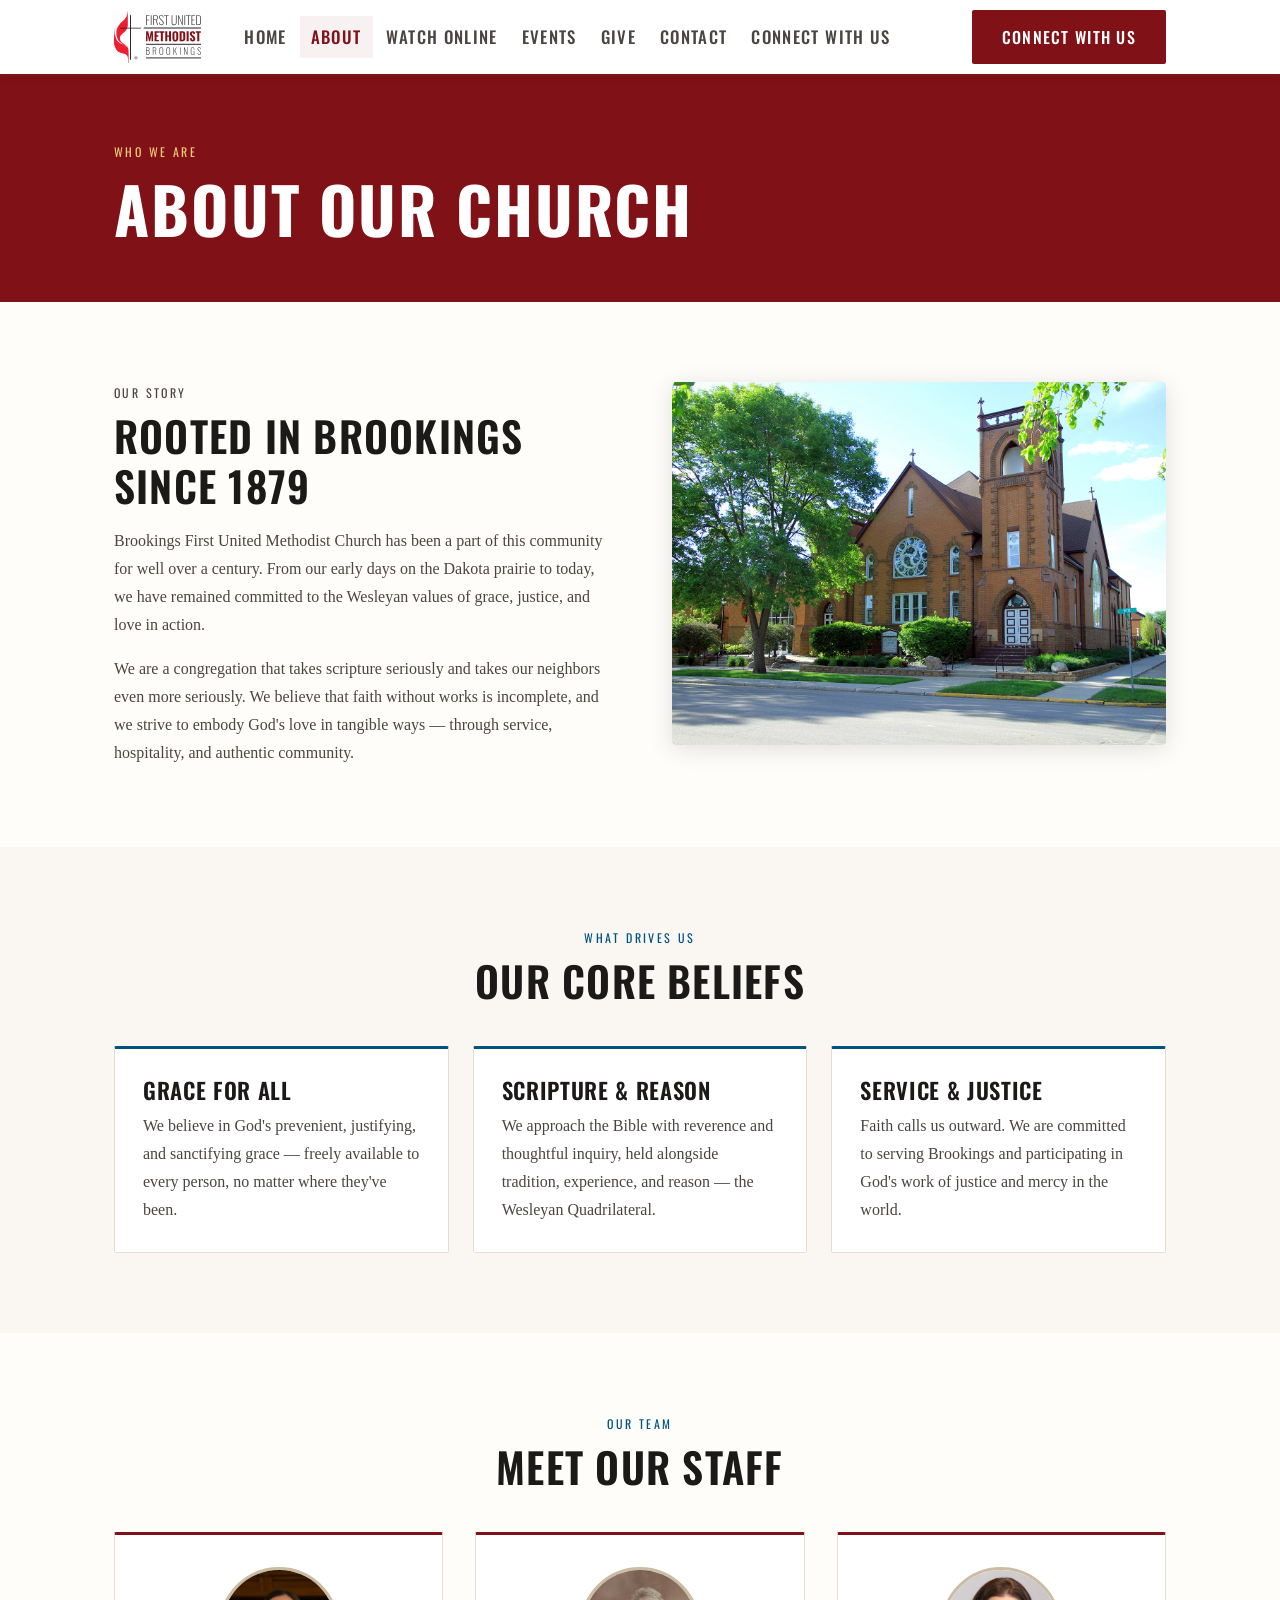
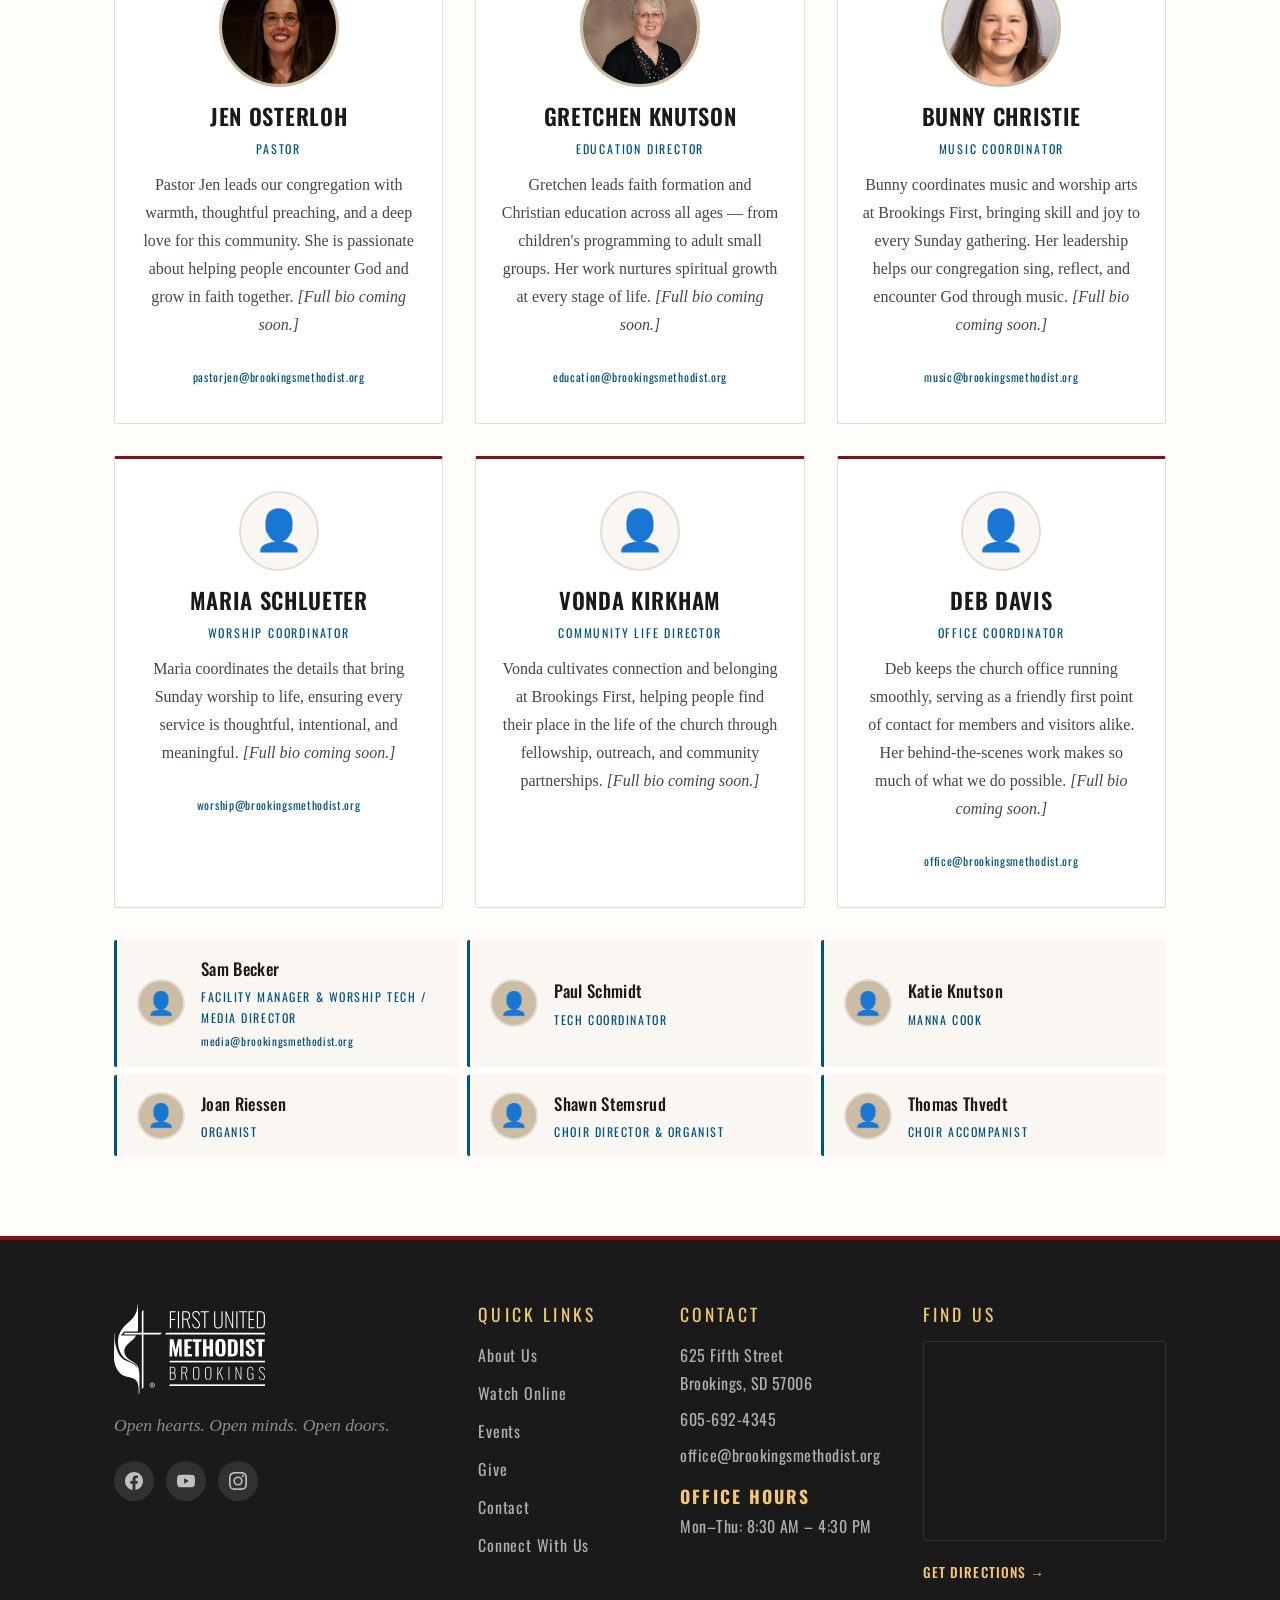
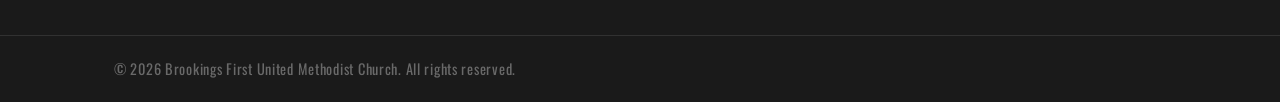
==== commit 16eb11bf: "Expand staff section to 6 cards, add emails and list photos - Promote Deb Davis to full staff card w" ====
--- a/about.html
+++ b/about.html
@@ -83,24 +83,28 @@
           <h3>Jen Osterloh</h3>
           <p class="staff-title">Pastor</p>
           <p>Pastor Jen leads our congregation with warmth, thoughtful preaching, and a deep love for this community. She is passionate about helping people encounter God and grow in faith together. <em>[Full bio coming soon.]</em></p>
+          <a href="mailto:pastorjen@brookingsmethodist.org" class="staff-email">pastorjen@brookingsmethodist.org</a>
         </div>
         <div class="staff-card">
           <img src="images/gretchen-knutson.jpg" alt="Gretchen Knutson" class="staff-photo" />
           <h3>Gretchen Knutson</h3>
           <p class="staff-title">Education Director</p>
           <p>Gretchen leads faith formation and Christian education across all ages — from children's programming to adult small groups. Her work nurtures spiritual growth at every stage of life. <em>[Full bio coming soon.]</em></p>
+          <a href="mailto:education@brookingsmethodist.org" class="staff-email">education@brookingsmethodist.org</a>
         </div>
         <div class="staff-card">
           <img src="images/bunny-christie.jpg" alt="Bunny Christie" class="staff-photo" />
           <h3>Bunny Christie</h3>
           <p class="staff-title">Music Coordinator</p>
           <p>Bunny coordinates music and worship arts at Brookings First, bringing skill and joy to every Sunday gathering. Her leadership helps our congregation sing, reflect, and encounter God through music. <em>[Full bio coming soon.]</em></p>
+          <a href="mailto:music@brookingsmethodist.org" class="staff-email">music@brookingsmethodist.org</a>
         </div>
         <div class="staff-card">
           <div class="staff-photo-placeholder">&#128100;</div>
           <h3>Maria Schlueter</h3>
           <p class="staff-title">Worship Coordinator</p>
           <p>Maria coordinates the details that bring Sunday worship to life, ensuring every service is thoughtful, intentional, and meaningful. <em>[Full bio coming soon.]</em></p>
+          <a href="mailto:worship@brookingsmethodist.org" class="staff-email">worship@brookingsmethodist.org</a>
         </div>
         <div class="staff-card">
           <div class="staff-photo-placeholder">&#128100;</div>
@@ -108,37 +112,58 @@
           <p class="staff-title">Community Life Director</p>
           <p>Vonda cultivates connection and belonging at Brookings First, helping people find their place in the life of the church through fellowship, outreach, and community partnerships. <em>[Full bio coming soon.]</em></p>
         </div>
-      </div>
-
-      <h3 class="staff-directory-heading">Additional Staff</h3>
+        <div class="staff-card">
+          <div class="staff-photo-placeholder">&#128100;</div>
+          <h3>Deb Davis</h3>
+          <p class="staff-title">Office Coordinator</p>
+          <p>Deb keeps the church office running smoothly, serving as a friendly first point of contact for members and visitors alike. Her behind-the-scenes work makes so much of what we do possible. <em>[Full bio coming soon.]</em></p>
+          <a href="mailto:office@brookingsmethodist.org" class="staff-email">office@brookingsmethodist.org</a>
+        </div>
+      </div>
+
       <ul class="staff-list">
         <li class="staff-list-item">
-          <strong>Deb Davis</strong>
-          <span>Office Coordinator</span>
-        </li>
-        <li class="staff-list-item">
-          <strong>Sam Becker</strong>
-          <span>Facility Manager &amp; Worship Tech / Media Director</span>
-        </li>
-        <li class="staff-list-item">
-          <strong>Paul Schmidt</strong>
-          <span>Tech Coordinator</span>
-        </li>
-        <li class="staff-list-item">
-          <strong>Katie Knutson</strong>
-          <span>Manna Cook</span>
-        </li>
-        <li class="staff-list-item">
-          <strong>Joan Riessen</strong>
-          <span>Organist</span>
-        </li>
-        <li class="staff-list-item">
-          <strong>Shawn Stemsrud</strong>
-          <span>Choir Director &amp; Organist</span>
-        </li>
-        <li class="staff-list-item">
-          <strong>Thomas Thvedt</strong>
-          <span>Choir Accompanist</span>
+          <div class="staff-photo-sm">&#128100;</div>
+          <div class="staff-list-info">
+            <strong>Sam Becker</strong>
+            <span>Facility Manager &amp; Worship Tech / Media Director</span>
+            <a href="mailto:media@brookingsmethodist.org" class="staff-list-email">media@brookingsmethodist.org</a>
+          </div>
+        </li>
+        <li class="staff-list-item">
+          <div class="staff-photo-sm">&#128100;</div>
+          <div class="staff-list-info">
+            <strong>Paul Schmidt</strong>
+            <span>Tech Coordinator</span>
+          </div>
+        </li>
+        <li class="staff-list-item">
+          <div class="staff-photo-sm">&#128100;</div>
+          <div class="staff-list-info">
+            <strong>Katie Knutson</strong>
+            <span>Manna Cook</span>
+          </div>
+        </li>
+        <li class="staff-list-item">
+          <div class="staff-photo-sm">&#128100;</div>
+          <div class="staff-list-info">
+            <strong>Joan Riessen</strong>
+            <span>Organist</span>
+          </div>
+        </li>
+        <li class="staff-list-item">
+          <div class="staff-photo-sm">&#128100;</div>
+          <div class="staff-list-info">
+            <strong>Shawn Stemsrud</strong>
+            <span>Choir Director &amp; Organist</span>
+          </div>
+        </li>
+        <li class="staff-list-item">
+          <div class="staff-photo-sm">&#128100;</div>
+          <div class="staff-list-info">
+            <strong>Thomas Thvedt</strong>
+            <span>Choir Accompanist</span>
+          </div>
         </li>
       </ul>
     </div>
--- a/style.css
+++ b/style.css
@@ -586,15 +586,20 @@
   margin-bottom: 0.75rem;
 }
 
-.staff-directory-heading {
-  font-family: var(--font-display);
-  font-size: 0.7rem;
-  font-weight: 500;
-  letter-spacing: 0.2em;
-  text-transform: uppercase;
-  color: var(--text-mid);
-  margin: 3rem 0 1rem;
-  text-align: center;
+.staff-email {
+  display: inline-block;
+  margin-top: 0.75rem;
+  font-family: var(--font-display);
+  font-size: 0.72rem;
+  letter-spacing: 0.06em;
+  color: var(--teal);
+  text-decoration: none;
+  border-bottom: 1px solid transparent;
+  transition: border-color 0.2s;
+}
+
+.staff-email:hover {
+  border-color: var(--teal);
 }
 
 .staff-list {
@@ -603,21 +608,41 @@
   gap: 0.5rem;
   list-style: none;
   padding: 0;
-  margin: 0;
+  margin: 2rem 0 0;
 }
 
 .staff-list-item {
   display: flex;
-  flex-direction: column;
+  flex-direction: row;
+  align-items: center;
+  gap: 1rem;
   padding: 0.875rem 1.25rem;
   background: var(--cream);
   border-left: 3px solid var(--teal);
   border-radius: 2px;
 }
 
+.staff-photo-sm {
+  width: 48px;
+  height: 48px;
+  border-radius: 50%;
+  background: var(--tan);
+  border: 2px solid var(--border);
+  display: flex;
+  align-items: center;
+  justify-content: center;
+  font-size: 1.4rem;
+  flex-shrink: 0;
+}
+
+.staff-list-info {
+  display: flex;
+  flex-direction: column;
+}
+
 .staff-list-item strong {
   font-family: var(--font-display);
-  font-size: 1rem;
+  font-size: 1.05rem;
   font-weight: 500;
   color: var(--text-dark);
   letter-spacing: 0.02em;
@@ -625,12 +650,27 @@
 
 .staff-list-item span {
   font-family: var(--font-display);
-  font-size: 0.7rem;
+  font-size: 0.75rem;
   font-weight: 400;
   letter-spacing: 0.13em;
   text-transform: uppercase;
   color: var(--teal);
   margin-top: 0.2rem;
+}
+
+.staff-list-email {
+  font-family: var(--font-display);
+  font-size: 0.7rem;
+  letter-spacing: 0.06em;
+  color: var(--teal);
+  text-decoration: none;
+  margin-top: 0.25rem;
+  border-bottom: 1px solid transparent;
+  transition: border-color 0.2s;
+}
+
+.staff-list-email:hover {
+  border-color: var(--teal);
 }
 
 /* --- VIDEO EMBED --- */
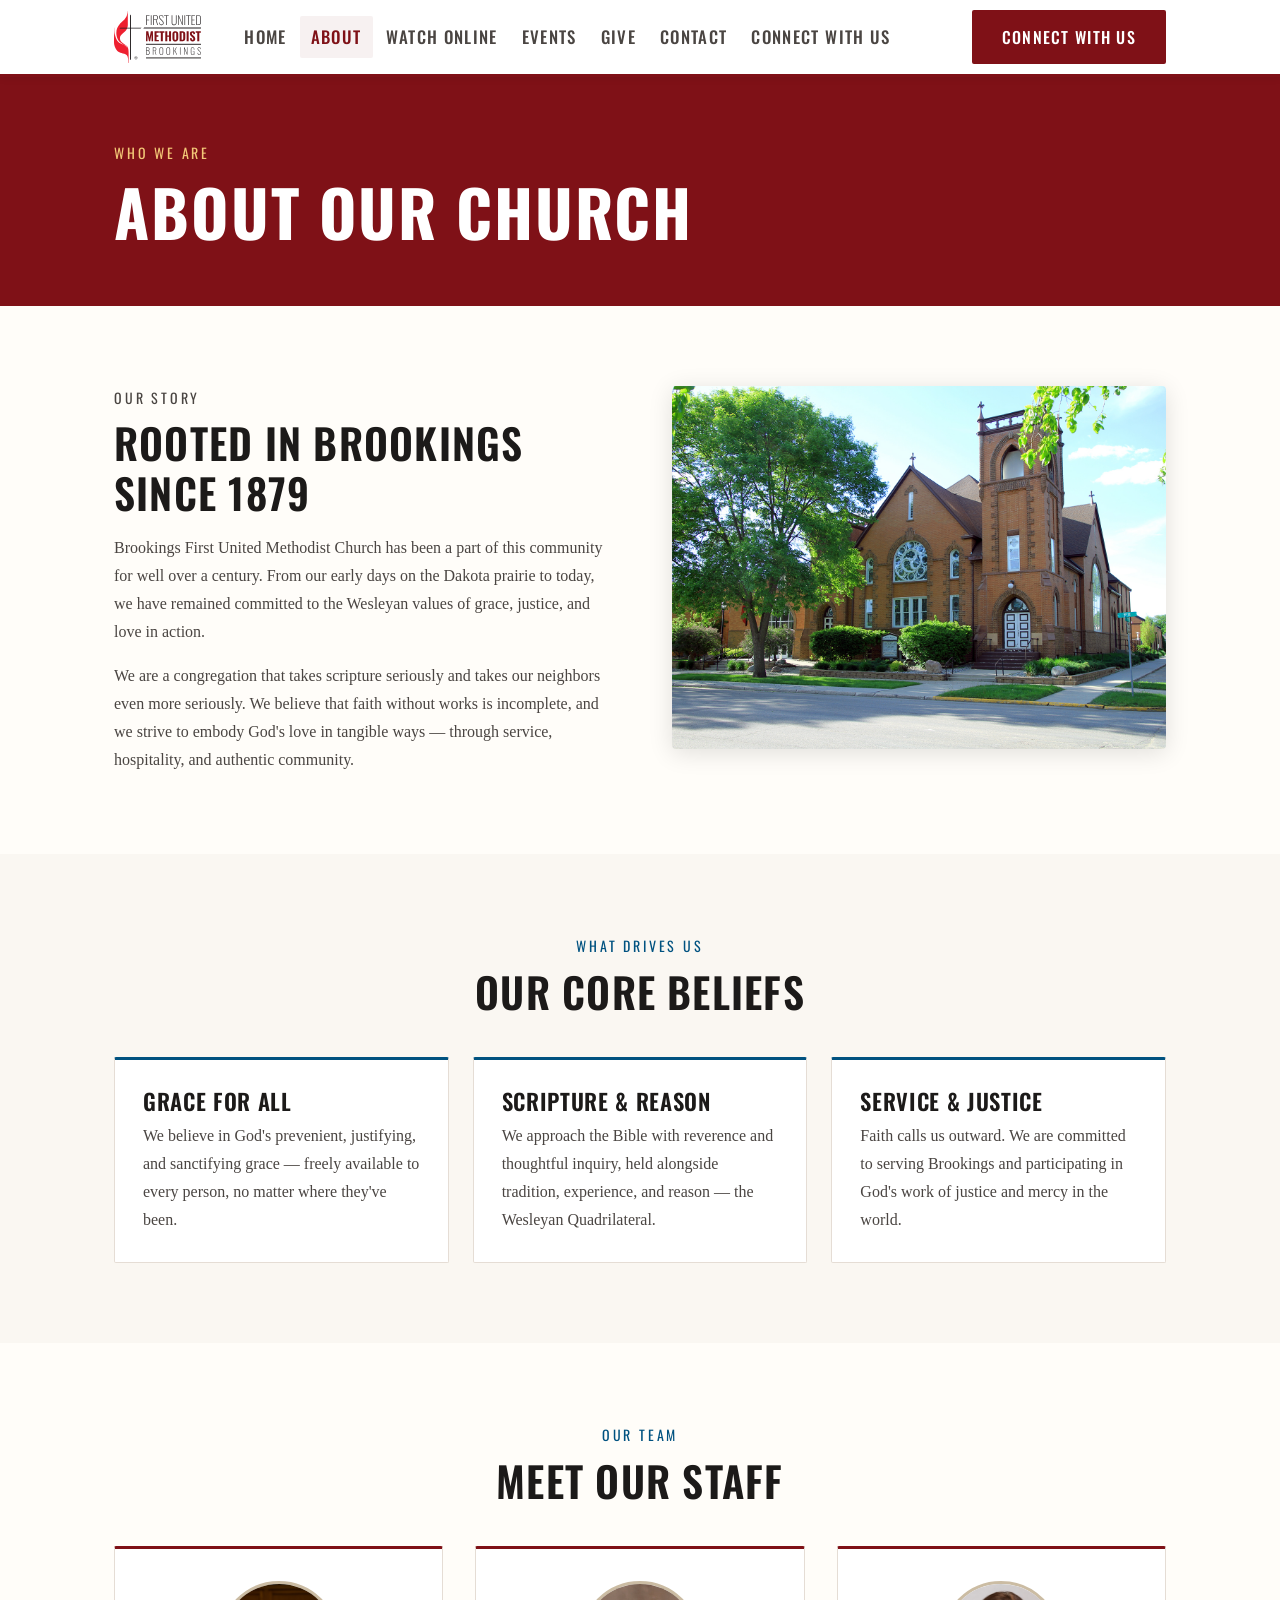
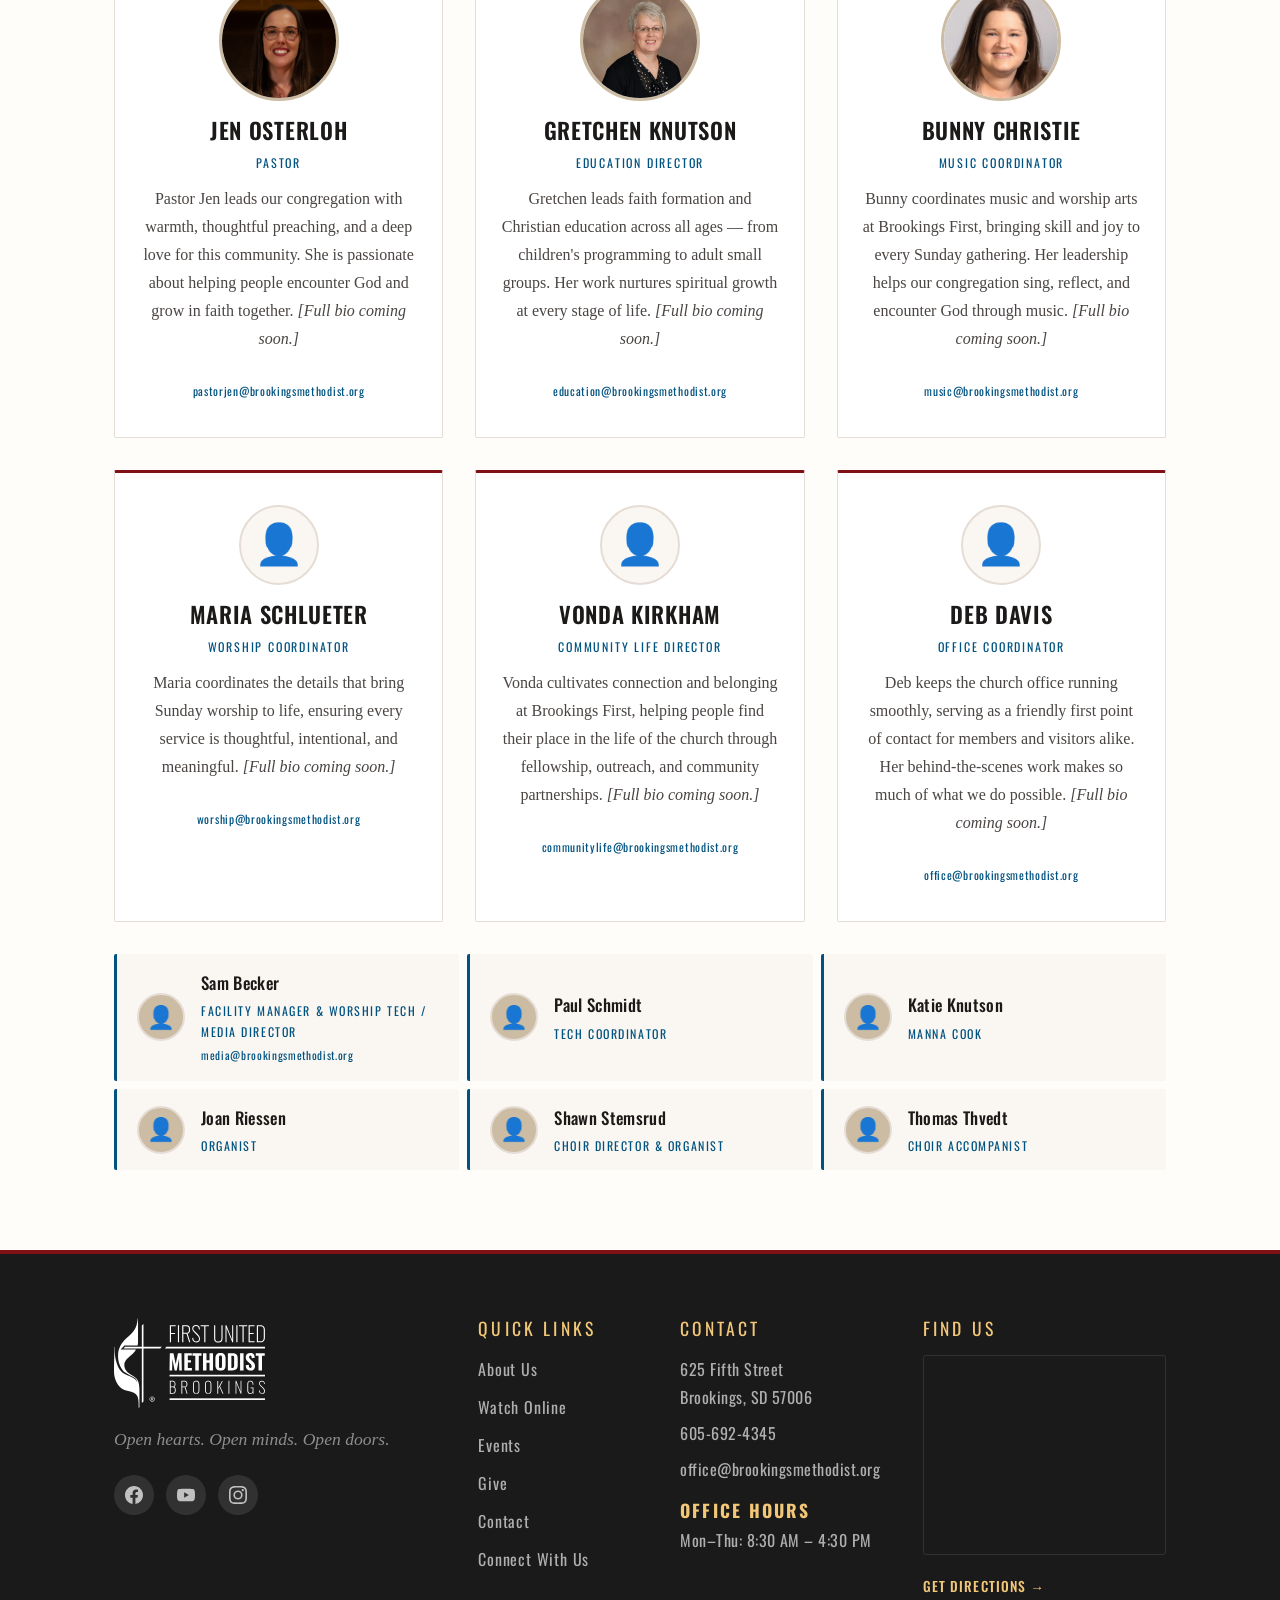
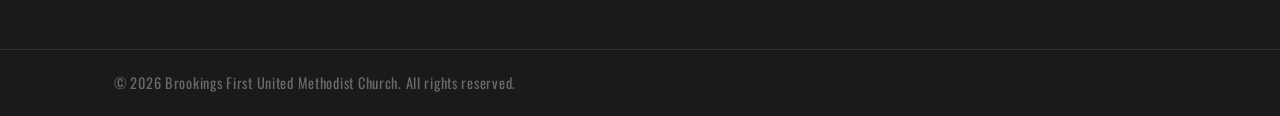
==== commit 4d37f651: "Add Vonda's email and increase eyebrow text size - Add communitylife@brookingsmethodist.org to Vonda" ====
--- a/about.html
+++ b/about.html
@@ -111,6 +111,7 @@
           <h3>Vonda Kirkham</h3>
           <p class="staff-title">Community Life Director</p>
           <p>Vonda cultivates connection and belonging at Brookings First, helping people find their place in the life of the church through fellowship, outreach, and community partnerships. <em>[Full bio coming soon.]</em></p>
+          <a href="mailto:communitylife@brookingsmethodist.org" class="staff-email">communitylife@brookingsmethodist.org</a>
         </div>
         <div class="staff-card">
           <div class="staff-photo-placeholder">&#128100;</div>
--- a/style.css
+++ b/style.css
@@ -83,7 +83,7 @@
 /* --- EYEBROW LABELS --- */
 .eyebrow {
   font-family: var(--font-display);
-  font-size: 0.75rem;
+  font-size: 0.875rem;
   font-weight: 400;
   letter-spacing: 0.2em;
   text-transform: uppercase;
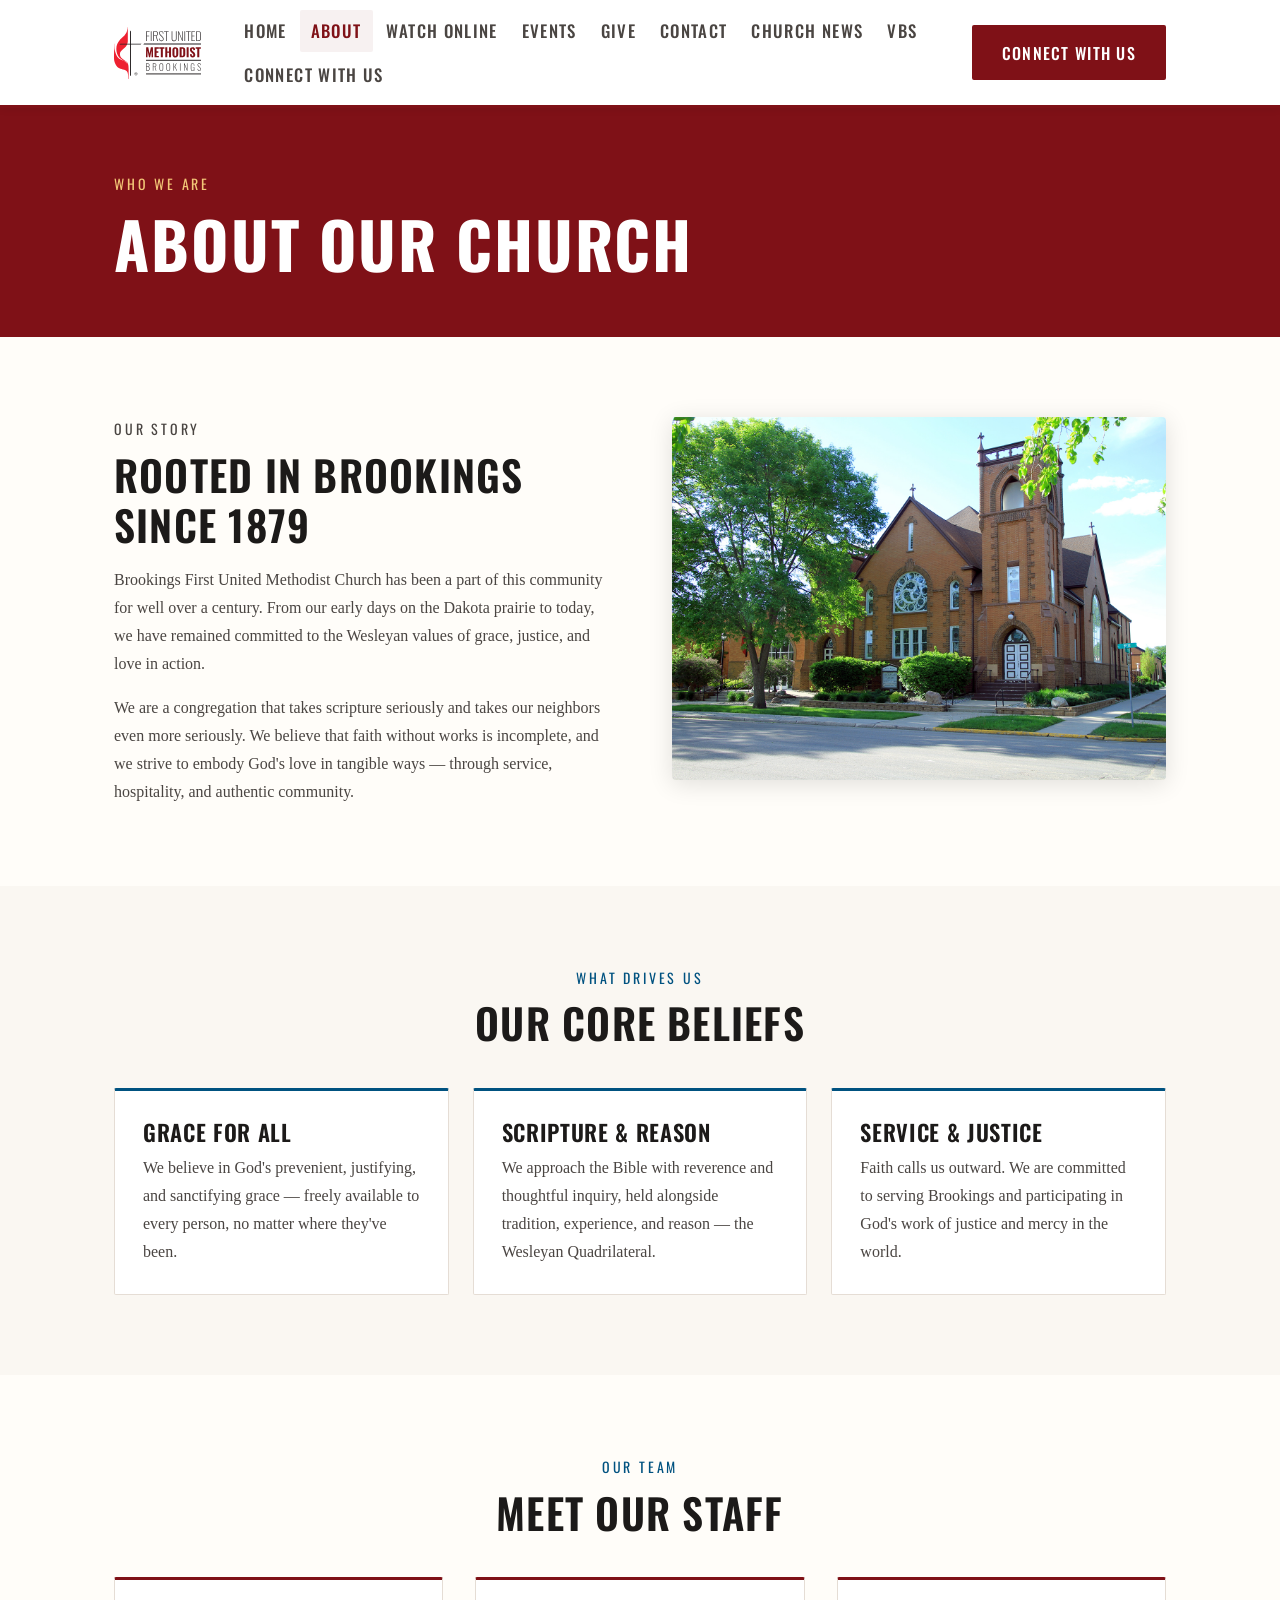
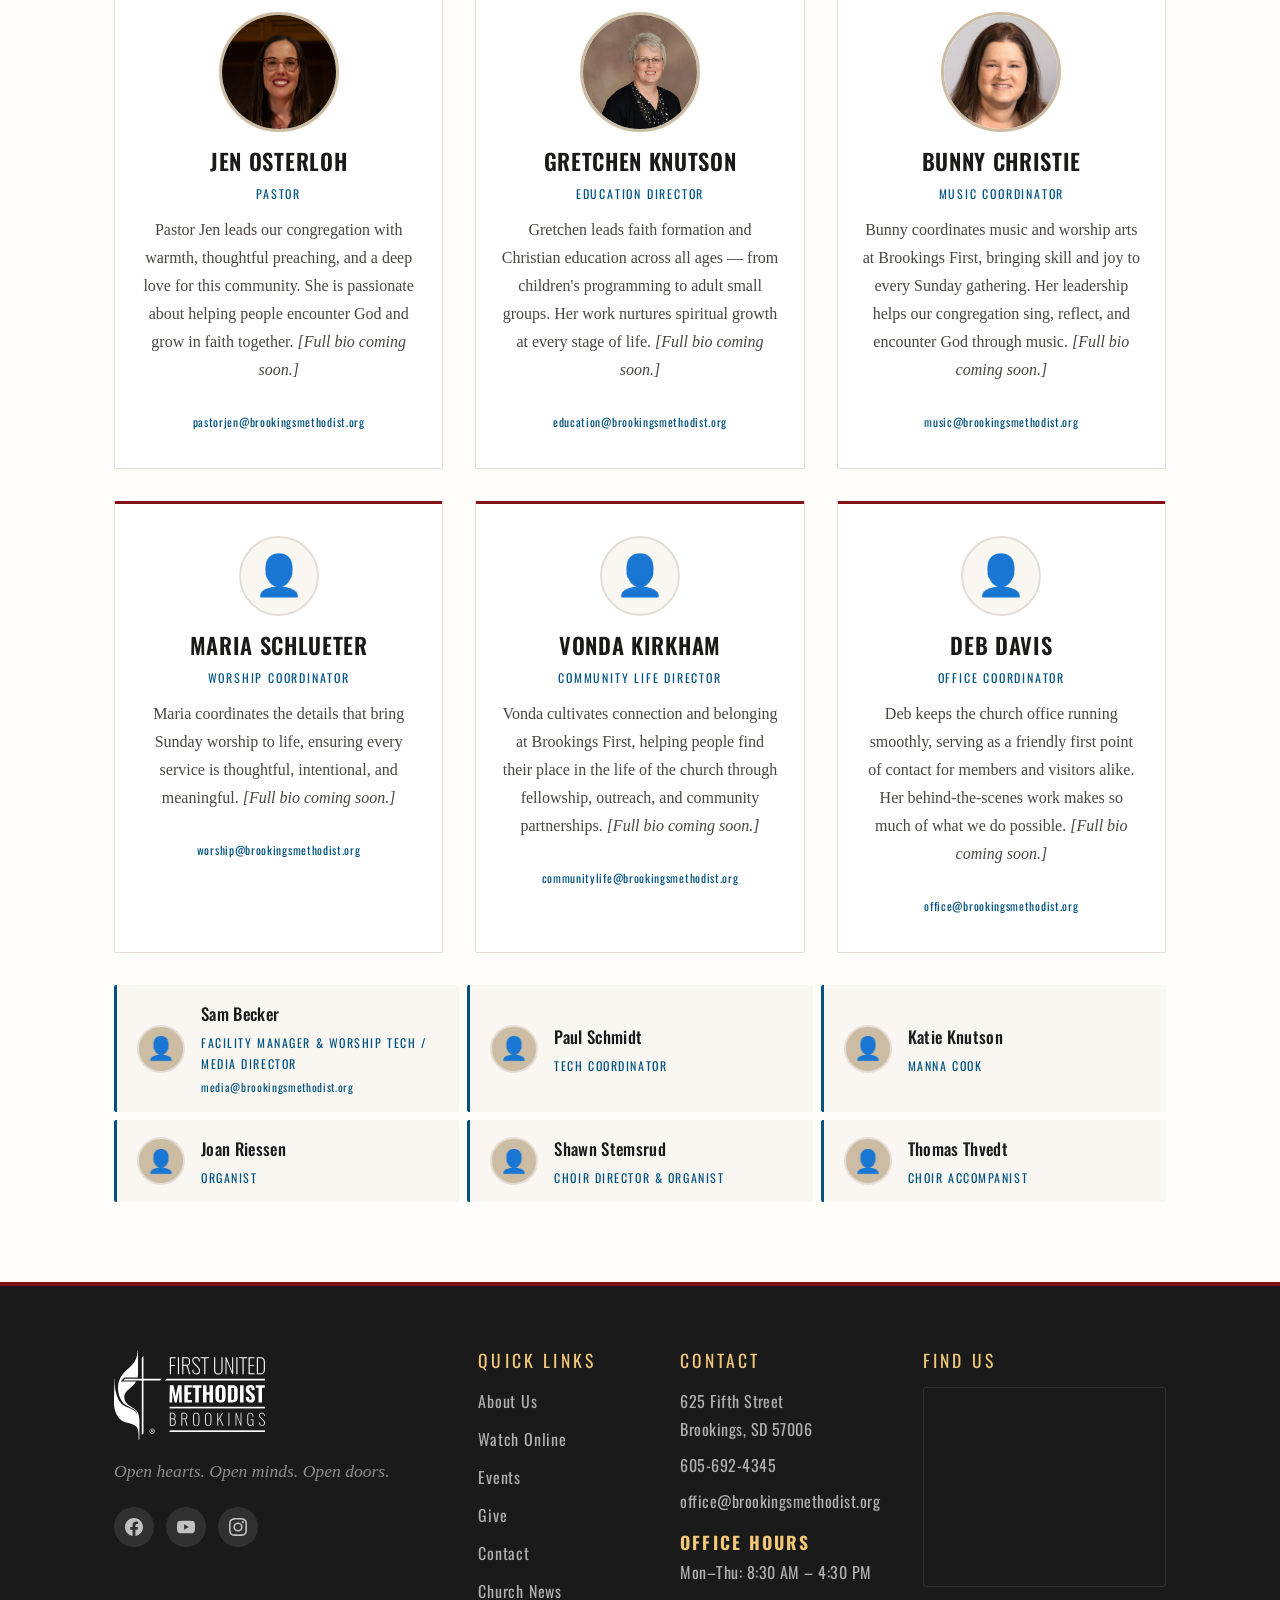
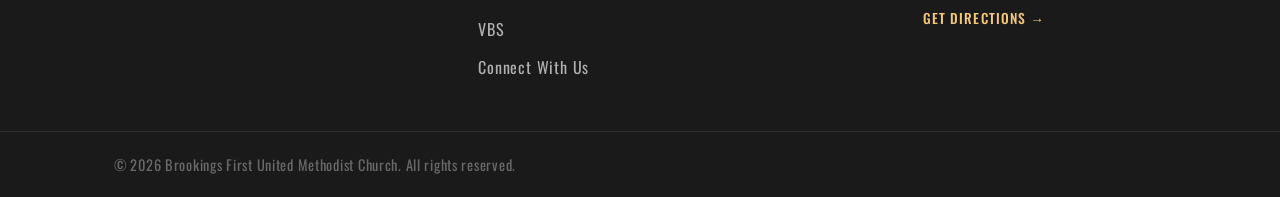
==== commit 82d720a6: "Add VBS and Church News pages; update nav site-wide - New vbs.html: Snowball Mountain Challenge, Jun" ====
--- a/about.html
+++ b/about.html
@@ -24,6 +24,8 @@
           <li><a href="events.html">Events</a></li>
           <li><a href="give.html">Give</a></li>
           <li><a href="contact.html">Contact</a></li>
+          <li><a href="church-news.html">Church News</a></li>
+          <li><a href="vbs.html">VBS</a></li>
           <li><a href="connect.html">Connect With Us</a></li>
         </ul>
       </nav>
@@ -195,6 +197,8 @@
           <li><a href="events.html">Events</a></li>
           <li><a href="give.html">Give</a></li>
           <li><a href="contact.html">Contact</a></li>
+          <li><a href="church-news.html">Church News</a></li>
+          <li><a href="vbs.html">VBS</a></li>
           <li><a href="connect.html">Connect With Us</a></li>
         </ul>
       </div>
--- a/style.css
+++ b/style.css
@@ -720,6 +720,22 @@
   font-size: 1rem;
 }
 
+.sermon-thumb-img {
+  width: 120px;
+  height: 68px;
+  min-width: 120px;
+  border-radius: 2px;
+  background: var(--tan);
+  overflow: hidden;
+}
+
+.sermon-thumb-img img {
+  width: 100%;
+  height: 100%;
+  object-fit: cover;
+  display: block;
+}
+
 .sermon-info { flex: 1; }
 .sermon-info h4 { font-size: 1rem; margin-bottom: 0.15rem; }
 .sermon-info p { font-size: 0.85rem; color: var(--text-light); margin: 0; }
@@ -834,22 +850,145 @@
 .form-group textarea { resize: vertical; min-height: 120px; }
 
 /* --- TIP BOX --- */
-.tip-box {
-  background: #fdf6e3;
-  border: 1px solid var(--gold);
+.form-feedback {
+  padding: 1.25rem 1.5rem;
   border-radius: 2px;
-  padding: 1.25rem 1.5rem;
-  font-size: 0.9rem;
-  margin-top: 2rem;
-}
-
-.tip-box p { color: var(--text-mid); margin: 0; font-family: var(--font-body); }
-.tip-box code {
-  background: rgba(0,0,0,0.07);
-  padding: 0.1rem 0.4rem;
+  margin-bottom: 1.5rem;
+  font-size: 0.95rem;
+}
+
+.form-feedback p { margin: 0; }
+
+.form-feedback--success {
+  background: #edf7ed;
+  border: 1px solid #6abf69;
+}
+
+.form-feedback--error {
+  background: #fdf0f0;
+  border: 1px solid #e57373;
+}
+
+/* --- VBS PAGE --- */
+.vbs-logo-wrap {
+  text-align: center;
+  margin: 0 auto 2.5rem;
+  max-width: 480px;
+}
+
+.vbs-logo {
+  max-width: 100%;
+  height: auto;
+}
+
+.vbs-theme {
+  text-align: center;
+  max-width: 640px;
+  margin: 0 auto;
+}
+
+.vbs-intro {
+  font-size: 1.05rem;
+  color: var(--text-mid);
+  margin-top: 1rem;
+  line-height: 1.7;
+}
+
+.vbs-info-card {
+  text-align: center;
+}
+
+.vbs-icon {
+  font-size: 2rem;
+  margin-bottom: 0.75rem;
+}
+
+.vbs-cta-grid {
+  display: grid;
+  grid-template-columns: repeat(auto-fit, minmax(280px, 1fr));
+  gap: 1.5rem;
+  max-width: 760px;
+  margin: 0 auto;
+}
+
+.vbs-cta-card {
+  background: #fff;
+  border: 1px solid var(--border);
+  border-top: 3px solid var(--teal);
   border-radius: 2px;
-  font-size: 0.85rem;
-  font-family: monospace;
+  padding: 2rem 1.5rem;
+  text-align: center;
+  display: flex;
+  flex-direction: column;
+  gap: 0.75rem;
+}
+
+.vbs-cta-card h3 {
+  font-size: 1.2rem;
+  margin: 0;
+}
+
+.vbs-cta-card p {
+  color: var(--text-light);
+  font-size: 0.95rem;
+  flex: 1;
+  margin: 0;
+}
+
+/* --- CHURCH NEWS PAGE --- */
+.news-item {
+  padding: 2.25rem 0;
+  border-bottom: 1px solid var(--border);
+}
+
+.news-item:first-child {
+  padding-top: 0;
+}
+
+.news-item:last-child {
+  border-bottom: none;
+}
+
+.news-tag {
+  display: inline-block;
+  font-family: var(--font-display);
+  font-size: 0.65rem;
+  font-weight: 500;
+  letter-spacing: 0.18em;
+  text-transform: uppercase;
+  color: var(--teal);
+  background: var(--cream);
+  border: 1px solid var(--border);
+  padding: 0.2rem 0.65rem;
+  border-radius: 2px;
+  margin-bottom: 0.6rem;
+}
+
+.news-item h2 {
+  font-size: 1.45rem;
+  margin-bottom: 0.6rem;
+}
+
+.news-item p {
+  color: var(--text-mid);
+  line-height: 1.7;
+  margin-bottom: 0.5rem;
+}
+
+.news-read-more {
+  display: inline-block;
+  margin-top: 0.5rem;
+  font-family: var(--font-display);
+  font-size: 0.8rem;
+  letter-spacing: 0.08em;
+  color: var(--teal);
+  text-decoration: none;
+  border-bottom: 1px solid transparent;
+  transition: border-color 0.2s;
+}
+
+.news-read-more:hover {
+  border-color: var(--teal);
 }
 
 /* --- FOOTER --- */
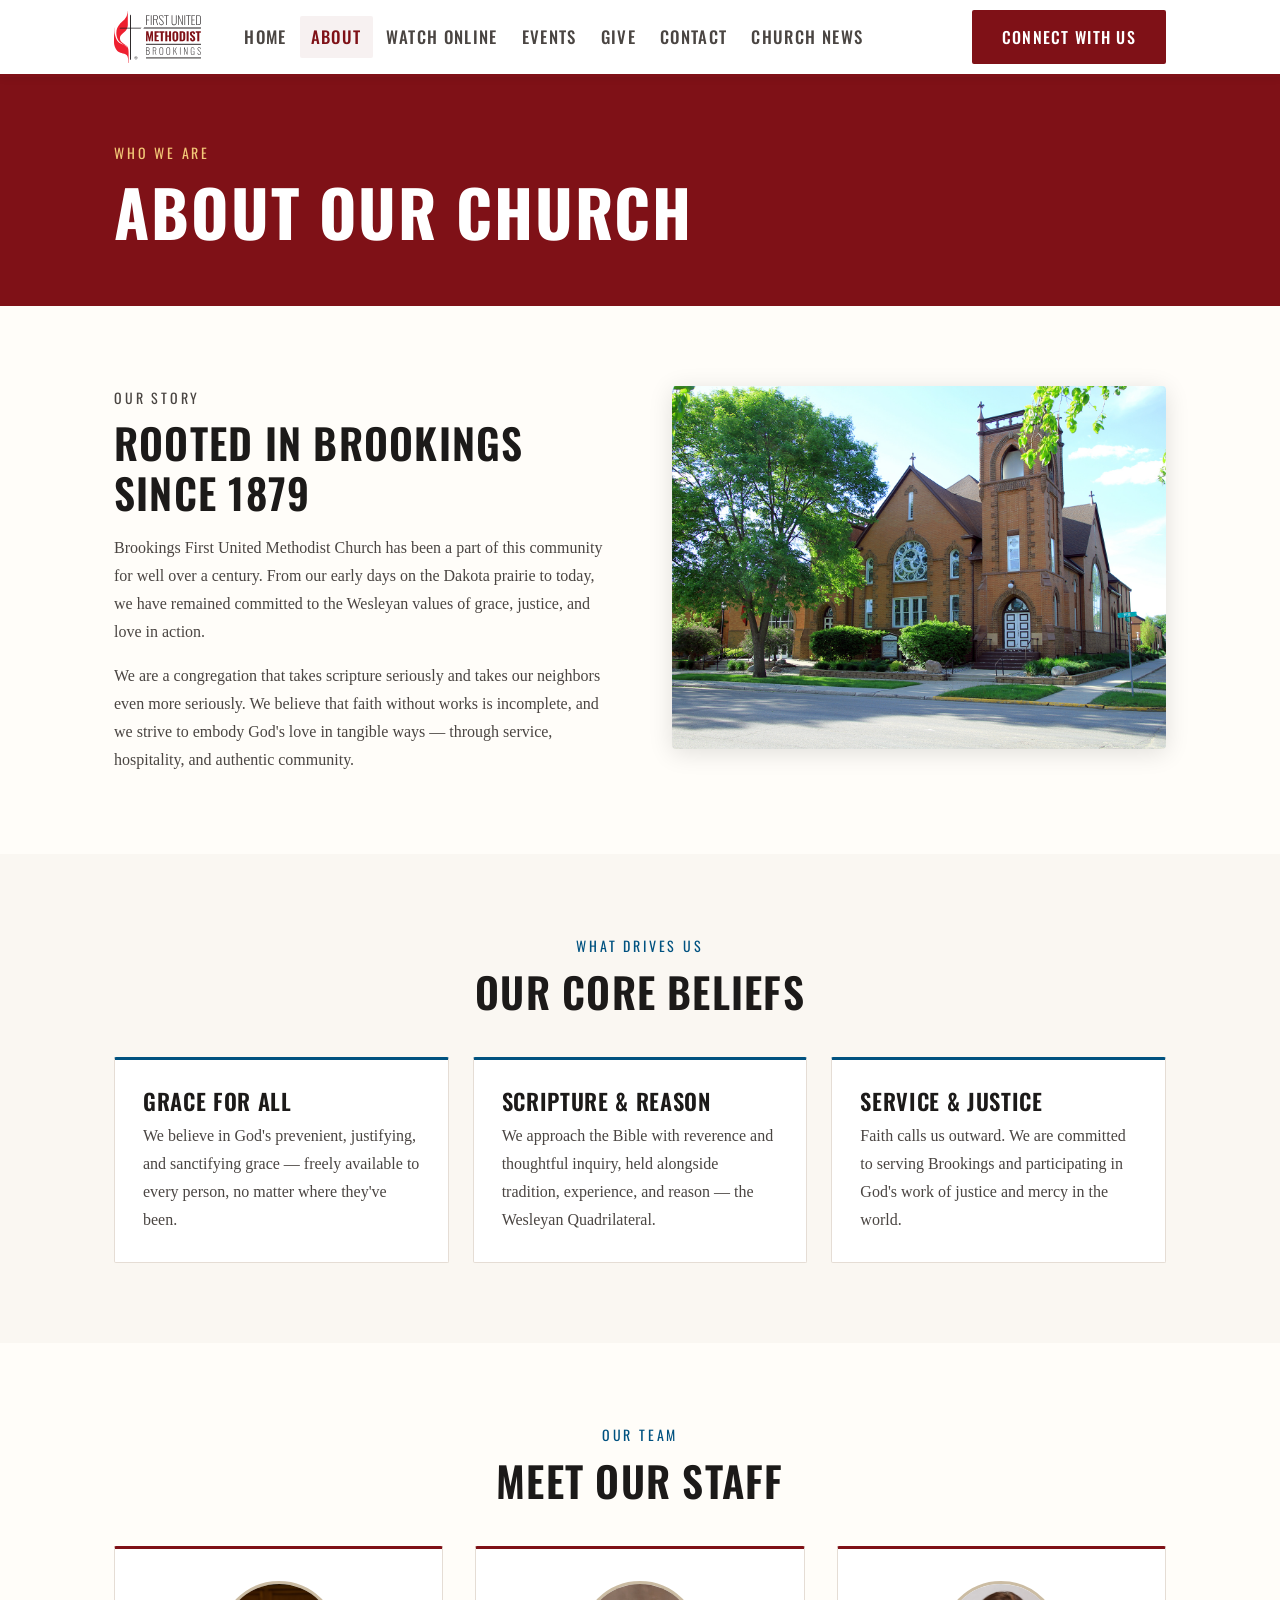
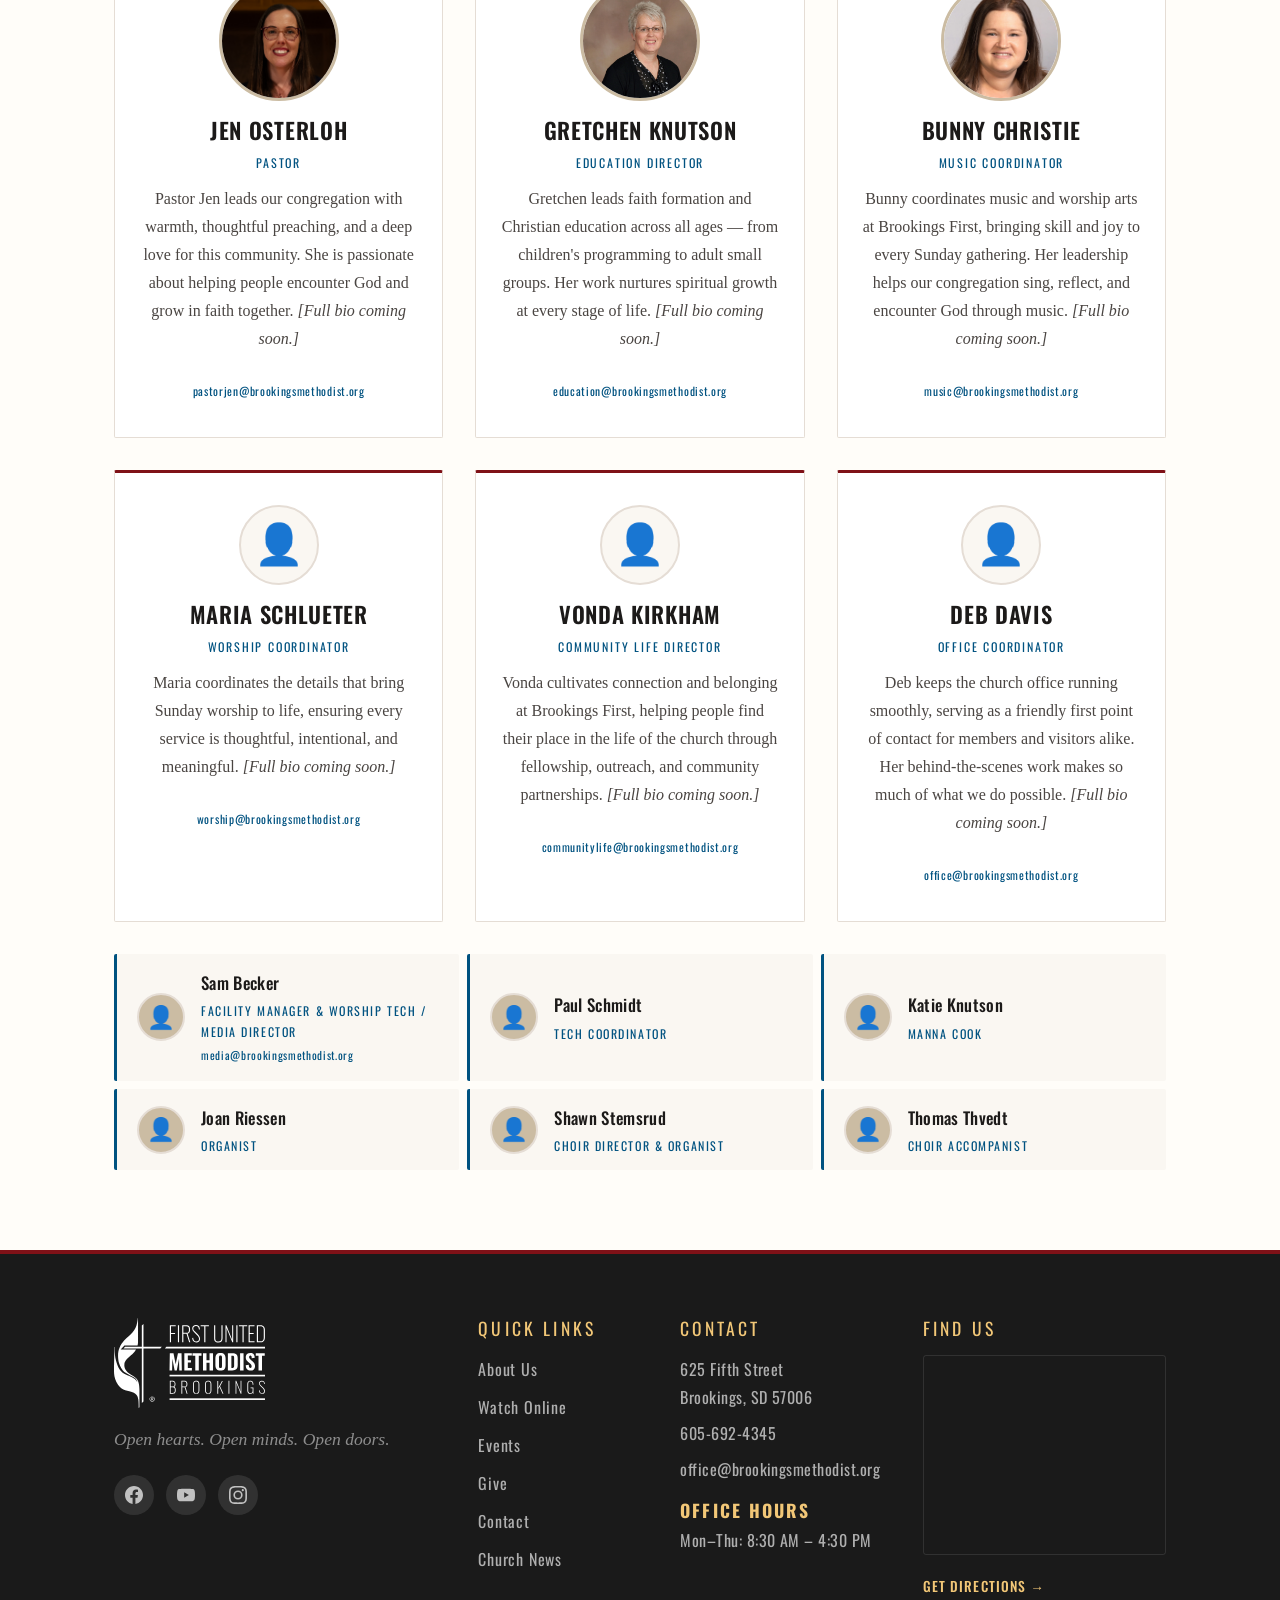
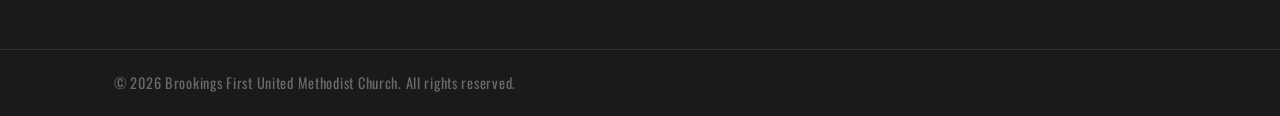
==== commit cd8b5659: "Remove VBS and Connect With Us links from main nav Both are accessible via the red header button and" ====
--- a/about.html
+++ b/about.html
@@ -25,8 +25,6 @@
           <li><a href="give.html">Give</a></li>
           <li><a href="contact.html">Contact</a></li>
           <li><a href="church-news.html">Church News</a></li>
-          <li><a href="vbs.html">VBS</a></li>
-          <li><a href="connect.html">Connect With Us</a></li>
         </ul>
       </nav>
       <a href="connect.html" class="btn btn-primary">Connect With Us</a>
@@ -198,8 +196,6 @@
           <li><a href="give.html">Give</a></li>
           <li><a href="contact.html">Contact</a></li>
           <li><a href="church-news.html">Church News</a></li>
-          <li><a href="vbs.html">VBS</a></li>
-          <li><a href="connect.html">Connect With Us</a></li>
         </ul>
       </div>
       <div class="footer-contact">
--- a/style.css
+++ b/style.css
@@ -901,6 +901,16 @@
 .vbs-icon {
   font-size: 2rem;
   margin-bottom: 0.75rem;
+}
+
+.vbs-ollie-wrap {
+  text-align: center;
+  margin-bottom: 1.5rem;
+}
+
+.vbs-ollie {
+  height: 180px;
+  width: auto;
 }
 
 .vbs-cta-grid {
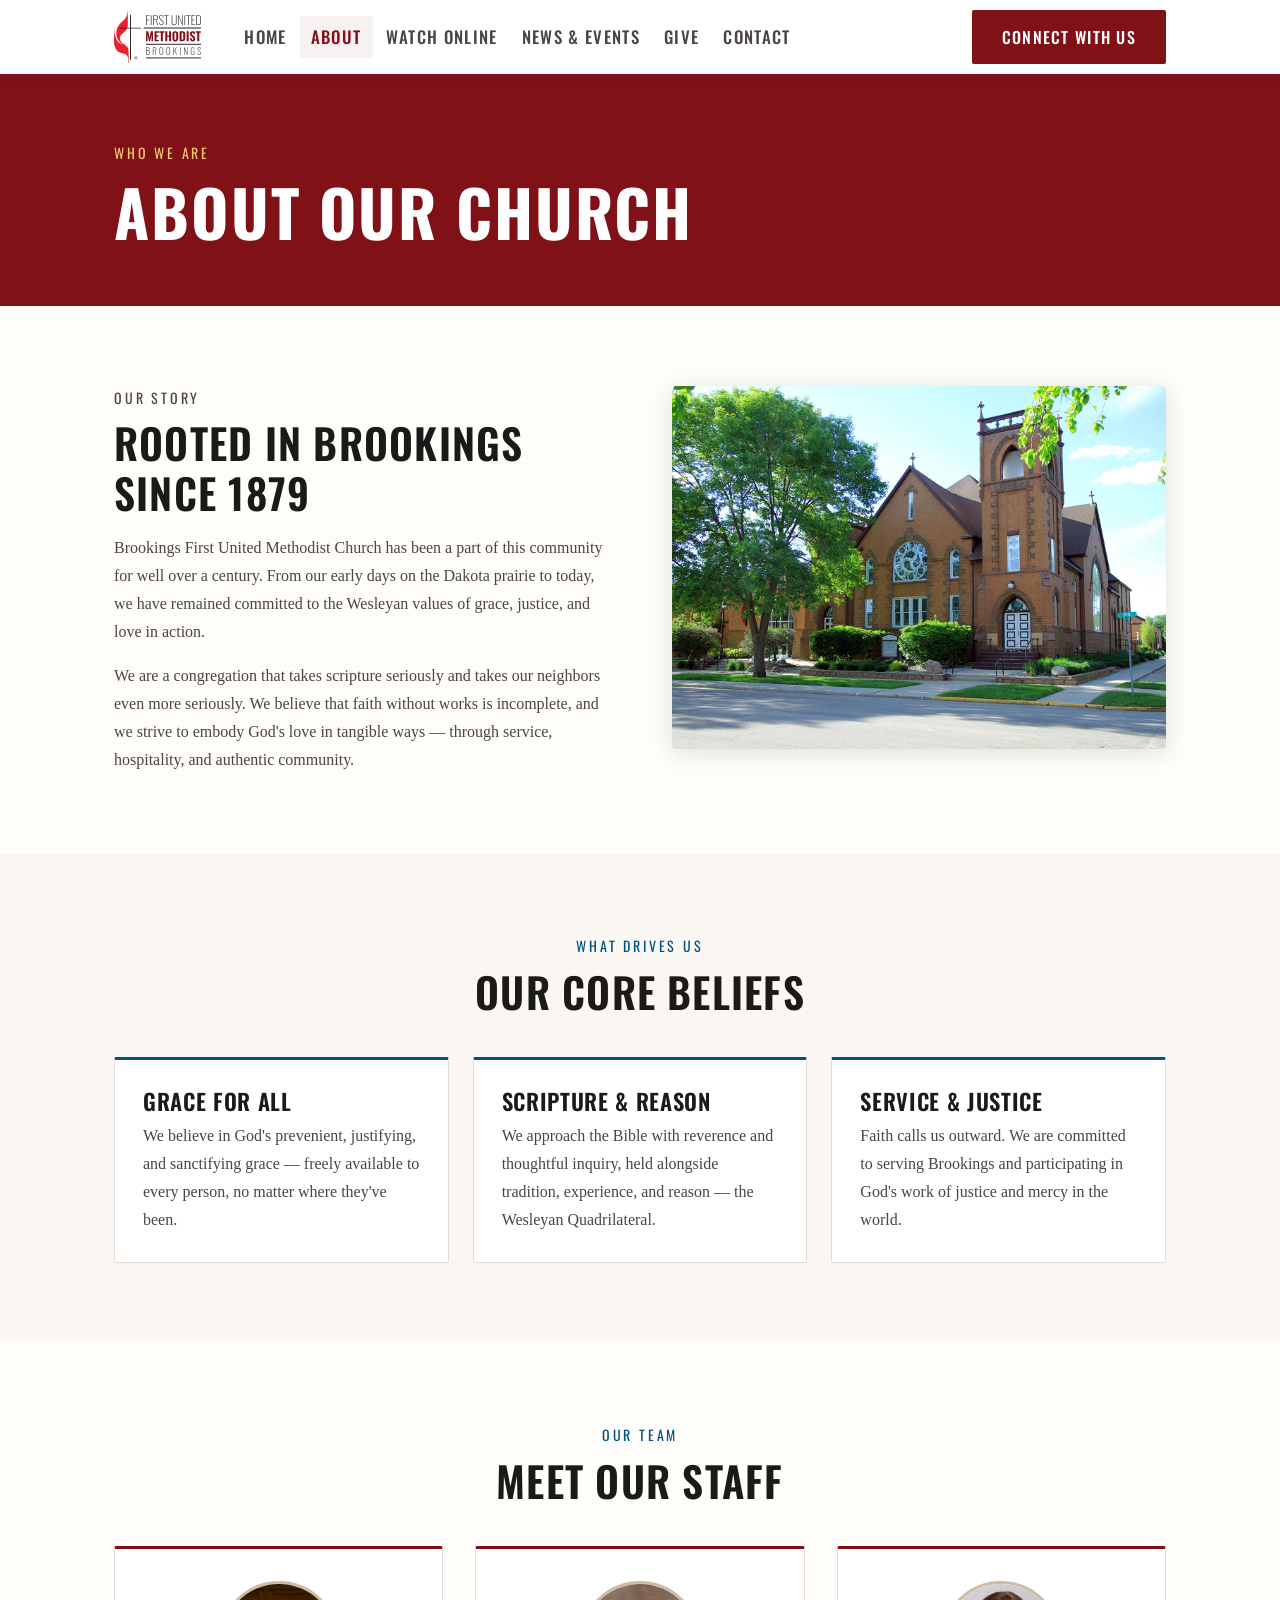
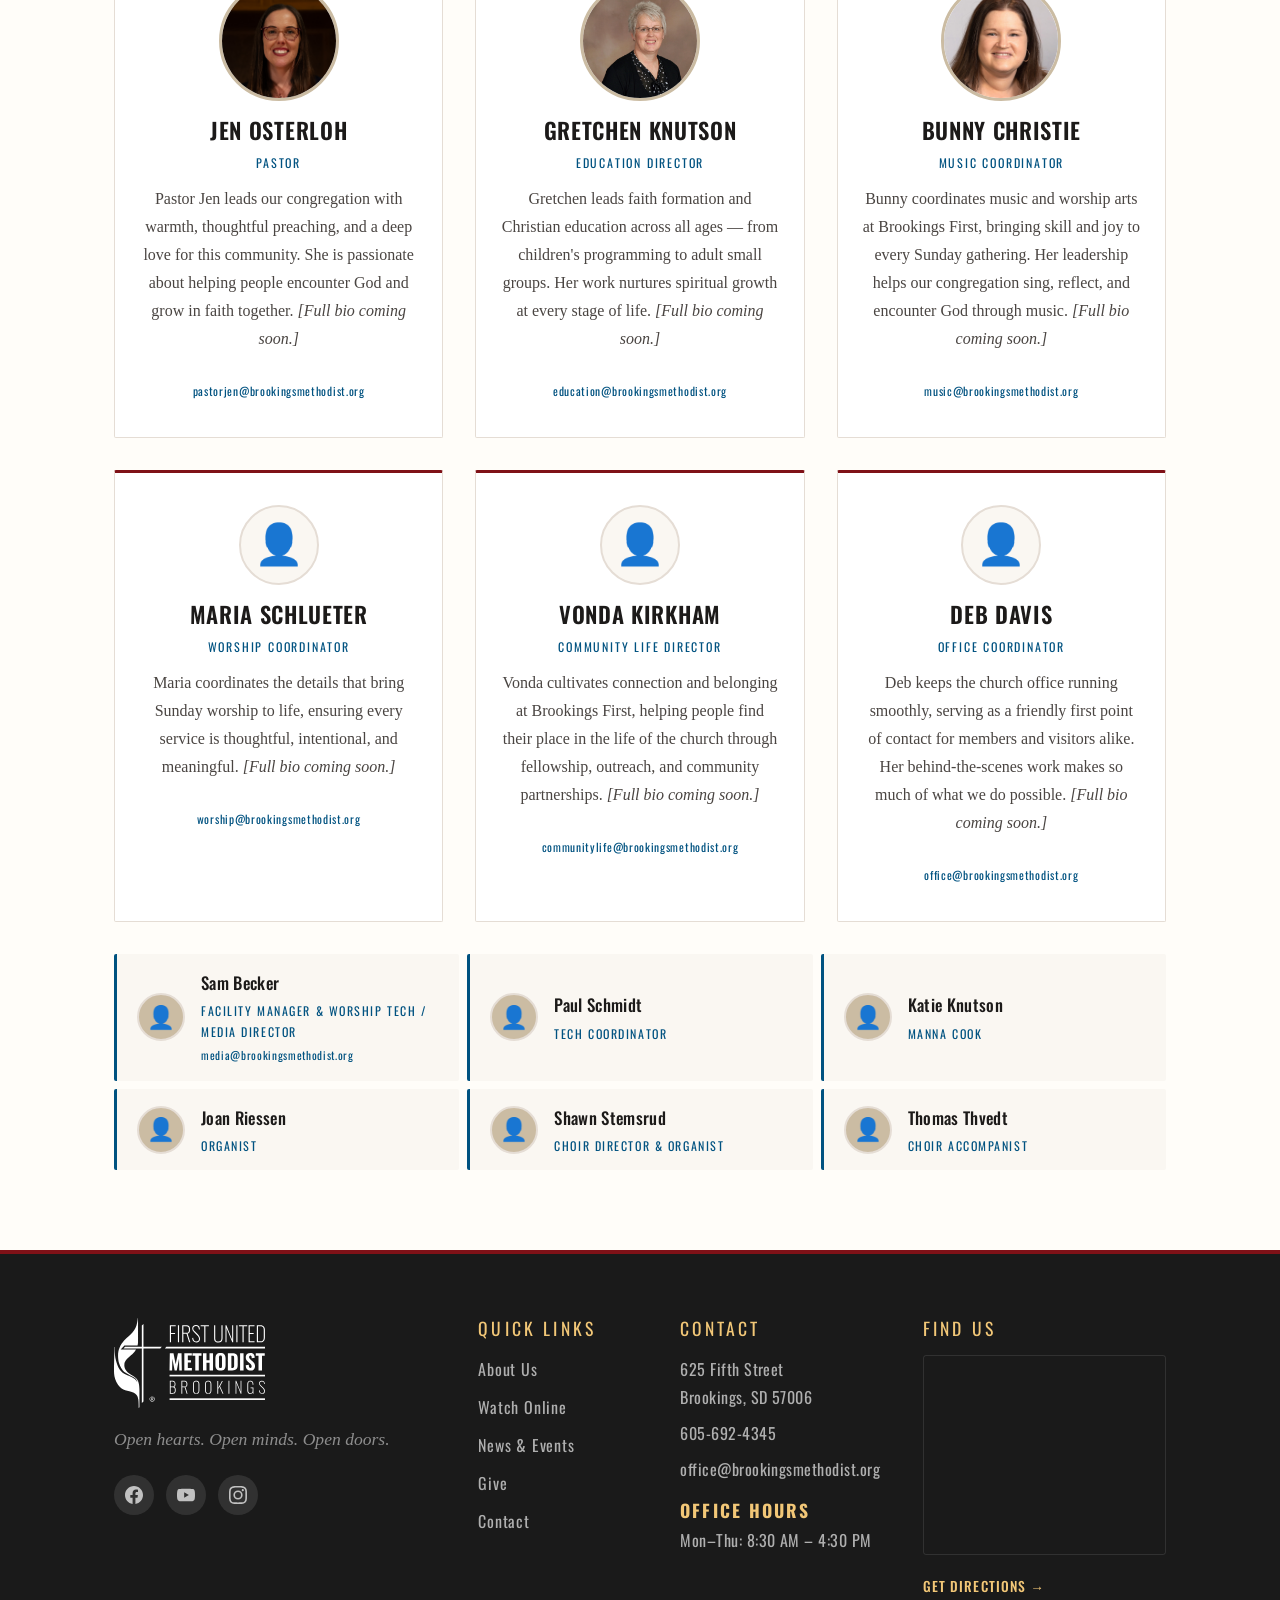
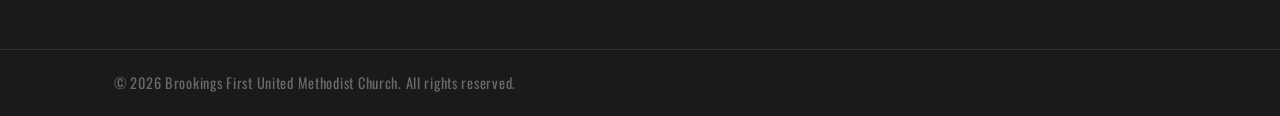
==== commit 3e9358ce: "Merge Events and Church News into single News & Events page - New news-events.html: Upcoming Events " ====
--- a/about.html
+++ b/about.html
@@ -21,10 +21,9 @@
           <li><a href="index.html">Home</a></li>
           <li><a href="about.html" class="active">About</a></li>
           <li><a href="watch.html">Watch Online</a></li>
-          <li><a href="events.html">Events</a></li>
+          <li><a href="news-events.html">News &amp; Events</a></li>
           <li><a href="give.html">Give</a></li>
           <li><a href="contact.html">Contact</a></li>
-          <li><a href="church-news.html">Church News</a></li>
         </ul>
       </nav>
       <a href="connect.html" class="btn btn-primary">Connect With Us</a>
@@ -192,10 +191,9 @@
         <ul>
           <li><a href="about.html">About Us</a></li>
           <li><a href="watch.html">Watch Online</a></li>
-          <li><a href="events.html">Events</a></li>
+          <li><a href="news-events.html">News &amp; Events</a></li>
           <li><a href="give.html">Give</a></li>
           <li><a href="contact.html">Contact</a></li>
-          <li><a href="church-news.html">Church News</a></li>
         </ul>
       </div>
       <div class="footer-contact">
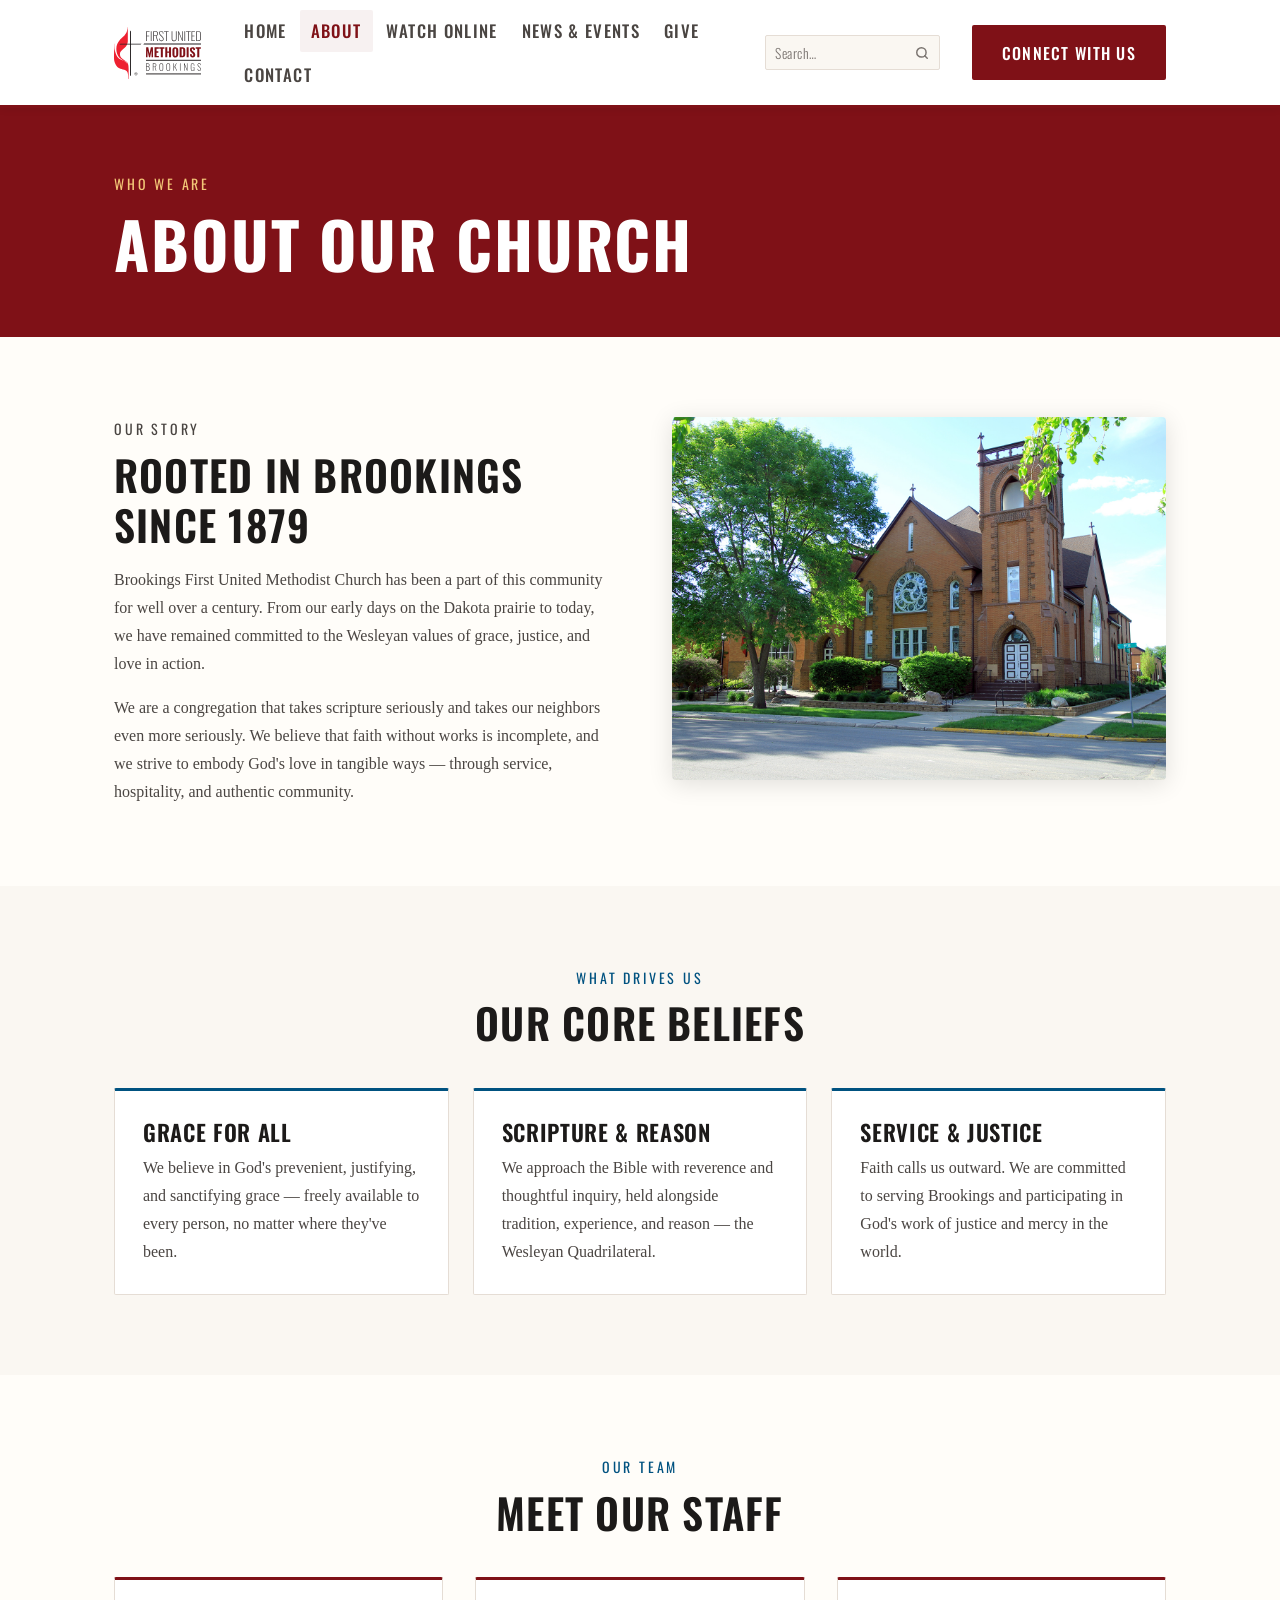
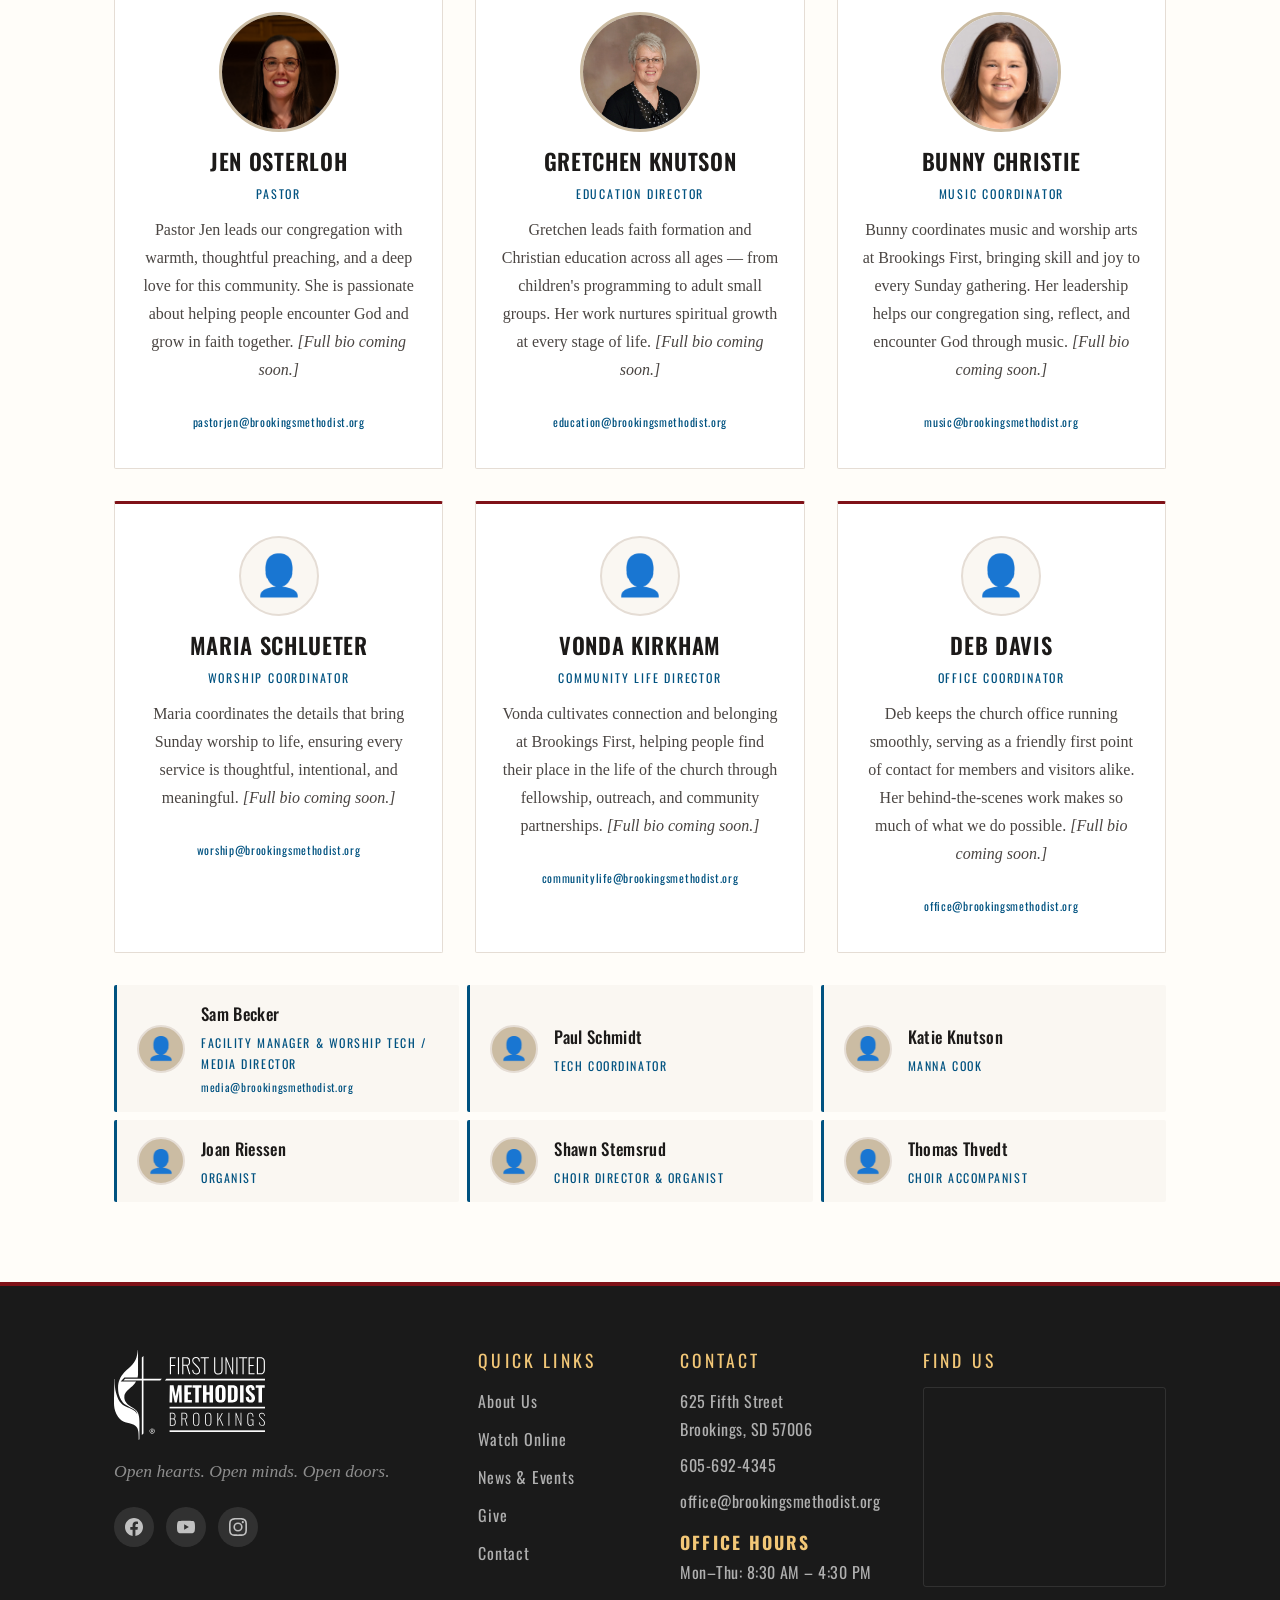
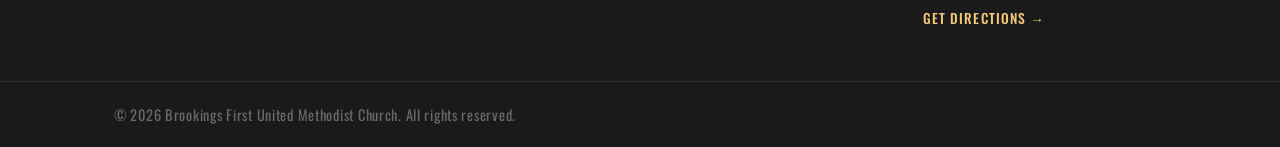
==== commit 4a8a8408: "Add 5 ministry pages and Ministries nav dropdown with site search - New pages: children.html, youth." ====
--- a/about.html
+++ b/about.html
@@ -26,6 +26,15 @@
           <li><a href="contact.html">Contact</a></li>
         </ul>
       </nav>
+      <form class="site-search" action="https://www.google.com/search" method="get" target="_blank" role="search">
+        <input type="hidden" name="sitesearch" value="brookingsmethodist.org" />
+        <div class="search-wrap">
+          <input class="search-input" type="search" name="q" placeholder="Search…" aria-label="Search site" />
+          <button class="search-btn" type="submit" aria-label="Submit search">
+            <svg xmlns="http://www.w3.org/2000/svg" viewBox="0 0 24 24" fill="none" stroke="currentColor" stroke-width="2.5" stroke-linecap="round" stroke-linejoin="round"><circle cx="11" cy="11" r="8"/><line x1="21" y1="21" x2="16.65" y2="16.65"/></svg>
+          </button>
+        </div>
+      </form>
       <a href="connect.html" class="btn btn-primary">Connect With Us</a>
     </div>
   </header>
--- a/style.css
+++ b/style.css
@@ -1388,3 +1388,305 @@
   width: 100%;
   border: none;
 }
+
+/* --- NAV DROPDOWN --- */
+.nav-dropdown {
+  position: relative;
+}
+
+.nav-dropdown-toggle {
+  display: flex;
+  align-items: center;
+  gap: 0.3rem;
+  padding: 0.4rem 0.7rem;
+  font-family: var(--font-display);
+  font-size: 1.05rem;
+  font-weight: 500;
+  letter-spacing: 0.08em;
+  text-transform: uppercase;
+  color: var(--text-mid);
+  border-radius: 2px;
+  cursor: pointer;
+  transition: all 0.15s;
+  text-decoration: none;
+  white-space: nowrap;
+  background: none;
+  border: none;
+  user-select: none;
+}
+
+.nav-dropdown-toggle::after {
+  content: '';
+  display: inline-block;
+  width: 0;
+  height: 0;
+  border-left: 4px solid transparent;
+  border-right: 4px solid transparent;
+  border-top: 5px solid currentColor;
+  margin-top: 1px;
+  transition: transform 0.2s;
+}
+
+.nav-dropdown:hover .nav-dropdown-toggle,
+.nav-dropdown:focus-within .nav-dropdown-toggle {
+  color: var(--red);
+  background: rgba(127, 17, 23, 0.06);
+}
+
+.nav-dropdown:hover .nav-dropdown-toggle::after,
+.nav-dropdown:focus-within .nav-dropdown-toggle::after {
+  transform: rotate(180deg);
+}
+
+.nav-dropdown-menu {
+  position: absolute;
+  top: calc(100% + 6px);
+  left: 0;
+  background: #fff;
+  border: 1px solid var(--border);
+  border-top: 3px solid var(--red);
+  border-radius: 2px;
+  box-shadow: 0 4px 20px rgba(0,0,0,0.12);
+  min-width: 200px;
+  opacity: 0;
+  visibility: hidden;
+  transform: translateY(-6px);
+  transition: opacity 0.18s ease, transform 0.18s ease, visibility 0.18s;
+  z-index: 200;
+  list-style: none;
+  padding: 0.4rem 0;
+}
+
+.nav-dropdown:hover .nav-dropdown-menu,
+.nav-dropdown:focus-within .nav-dropdown-menu {
+  opacity: 1;
+  visibility: visible;
+  transform: translateY(0);
+}
+
+.nav-dropdown-menu li a {
+  display: block;
+  padding: 0.55rem 1.1rem;
+  font-family: var(--font-display);
+  font-size: 0.92rem;
+  font-weight: 400;
+  letter-spacing: 0.07em;
+  text-transform: uppercase;
+  color: var(--text-mid);
+  text-decoration: none;
+  transition: background 0.12s, color 0.12s;
+  white-space: nowrap;
+}
+
+.nav-dropdown-menu li a:hover,
+.nav-dropdown-menu li a.active {
+  background: var(--cream);
+  color: var(--red);
+}
+
+/* --- SITE SEARCH --- */
+.site-search {
+  display: flex;
+  align-items: center;
+  flex-shrink: 0;
+}
+
+.search-wrap {
+  display: flex;
+  align-items: center;
+  background: var(--cream);
+  border: 1px solid var(--border);
+  border-radius: 2px;
+  overflow: hidden;
+  transition: border-color 0.15s, box-shadow 0.15s;
+}
+
+.search-wrap:focus-within {
+  border-color: var(--teal);
+  box-shadow: 0 0 0 2px rgba(0,82,128,0.12);
+}
+
+.search-input {
+  border: none;
+  background: transparent;
+  padding: 0.4rem 0.6rem;
+  font-family: var(--font-display);
+  font-size: 0.85rem;
+  letter-spacing: 0.04em;
+  color: var(--text-dark);
+  width: 140px;
+  outline: none;
+}
+
+.search-input::placeholder {
+  color: var(--text-light);
+  font-weight: 300;
+}
+
+.search-btn {
+  background: none;
+  border: none;
+  padding: 0.4rem 0.6rem;
+  cursor: pointer;
+  color: var(--text-light);
+  display: flex;
+  align-items: center;
+  transition: color 0.15s;
+}
+
+.search-btn:hover {
+  color: var(--red);
+}
+
+.search-btn svg {
+  width: 14px;
+  height: 14px;
+  display: block;
+}
+
+@media (max-width: 900px) {
+  .site-search { display: none; }
+}
+
+/* --- MINISTRY PAGE STYLES --- */
+.ministry-intro {
+  font-size: 1.15rem;
+  color: var(--text-mid);
+  max-width: 680px;
+  margin: 0 auto 0.5rem;
+  text-align: center;
+  line-height: 1.7;
+}
+
+.ministry-grid {
+  display: grid;
+  grid-template-columns: repeat(auto-fit, minmax(300px, 1fr));
+  gap: 1.75rem;
+  margin-top: 3rem;
+}
+
+.ministry-card {
+  background: #fff;
+  border: 1px solid var(--border);
+  border-top: 4px solid var(--teal);
+  border-radius: 2px;
+  padding: 2rem 1.75rem;
+}
+
+.ministry-card.accent-red {
+  border-top-color: var(--red);
+}
+
+.ministry-card.accent-gold {
+  border-top-color: var(--gold-dark);
+}
+
+.ministry-card h3 {
+  font-size: 1.25rem;
+  margin-bottom: 0.5rem;
+  color: var(--text-dark);
+}
+
+.ministry-card .ministry-meta {
+  font-family: var(--font-display);
+  font-size: 0.78rem;
+  letter-spacing: 0.1em;
+  text-transform: uppercase;
+  color: var(--teal);
+  margin-bottom: 0.75rem;
+  display: block;
+}
+
+.ministry-card p {
+  font-size: 0.97rem;
+  margin-bottom: 0;
+}
+
+.ministry-card p + p {
+  margin-top: 0.5rem;
+}
+
+.ministry-contact-bar {
+  background: var(--cream);
+  border: 1px solid var(--border);
+  border-left: 4px solid var(--teal);
+  border-radius: 2px;
+  padding: 1.5rem 1.75rem;
+  margin-top: 3rem;
+  display: flex;
+  align-items: flex-start;
+  gap: 2rem;
+  flex-wrap: wrap;
+}
+
+.ministry-contact-bar strong {
+  font-family: var(--font-display);
+  font-size: 0.78rem;
+  letter-spacing: 0.12em;
+  text-transform: uppercase;
+  color: var(--text-light);
+  display: block;
+  margin-bottom: 0.2rem;
+}
+
+.ministry-contact-bar p {
+  margin: 0;
+  font-size: 0.97rem;
+}
+
+.ministry-contact-bar .contact-actions {
+  display: flex;
+  gap: 0.75rem;
+  flex-wrap: wrap;
+  margin-top: 0.75rem;
+}
+
+.ministry-highlight {
+  background: var(--cream);
+  border-radius: 2px;
+  padding: 3rem 2rem;
+  text-align: center;
+  margin-bottom: 2rem;
+}
+
+.ministry-highlight h2 {
+  margin-bottom: 0.5rem;
+}
+
+.mission-partner-grid {
+  display: grid;
+  grid-template-columns: repeat(auto-fit, minmax(280px, 1fr));
+  gap: 1.5rem;
+  margin-top: 3rem;
+}
+
+.mission-partner-card {
+  background: #fff;
+  border: 1px solid var(--border);
+  border-radius: 2px;
+  padding: 1.75rem;
+}
+
+.mission-partner-card h3 {
+  font-size: 1.1rem;
+  margin-bottom: 0.3rem;
+}
+
+.mission-partner-card .partner-location {
+  font-family: var(--font-display);
+  font-size: 0.72rem;
+  letter-spacing: 0.12em;
+  text-transform: uppercase;
+  color: var(--text-light);
+  margin-bottom: 0.75rem;
+  display: block;
+}
+
+.mission-partner-card p {
+  font-size: 0.95rem;
+  margin-bottom: 0.5rem;
+}
+
+.mission-partner-card p:last-child {
+  margin-bottom: 0;
+}
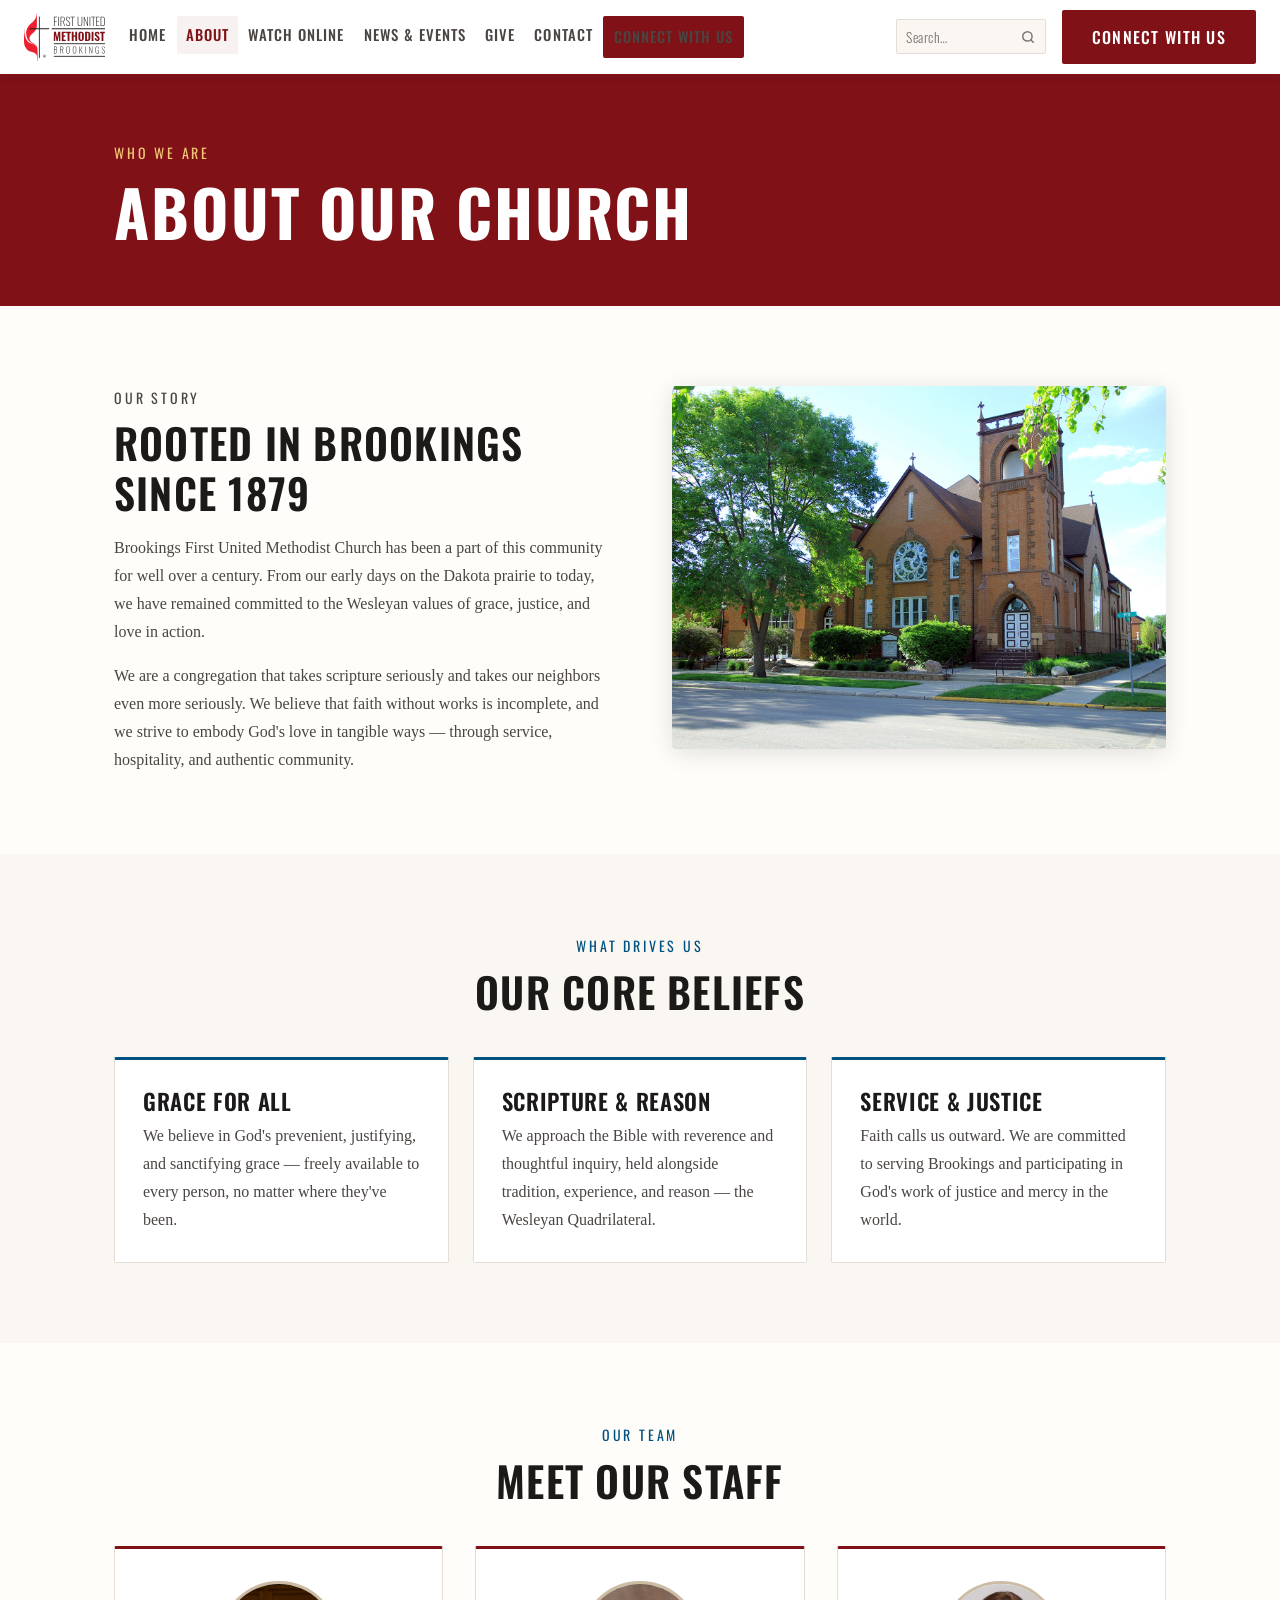
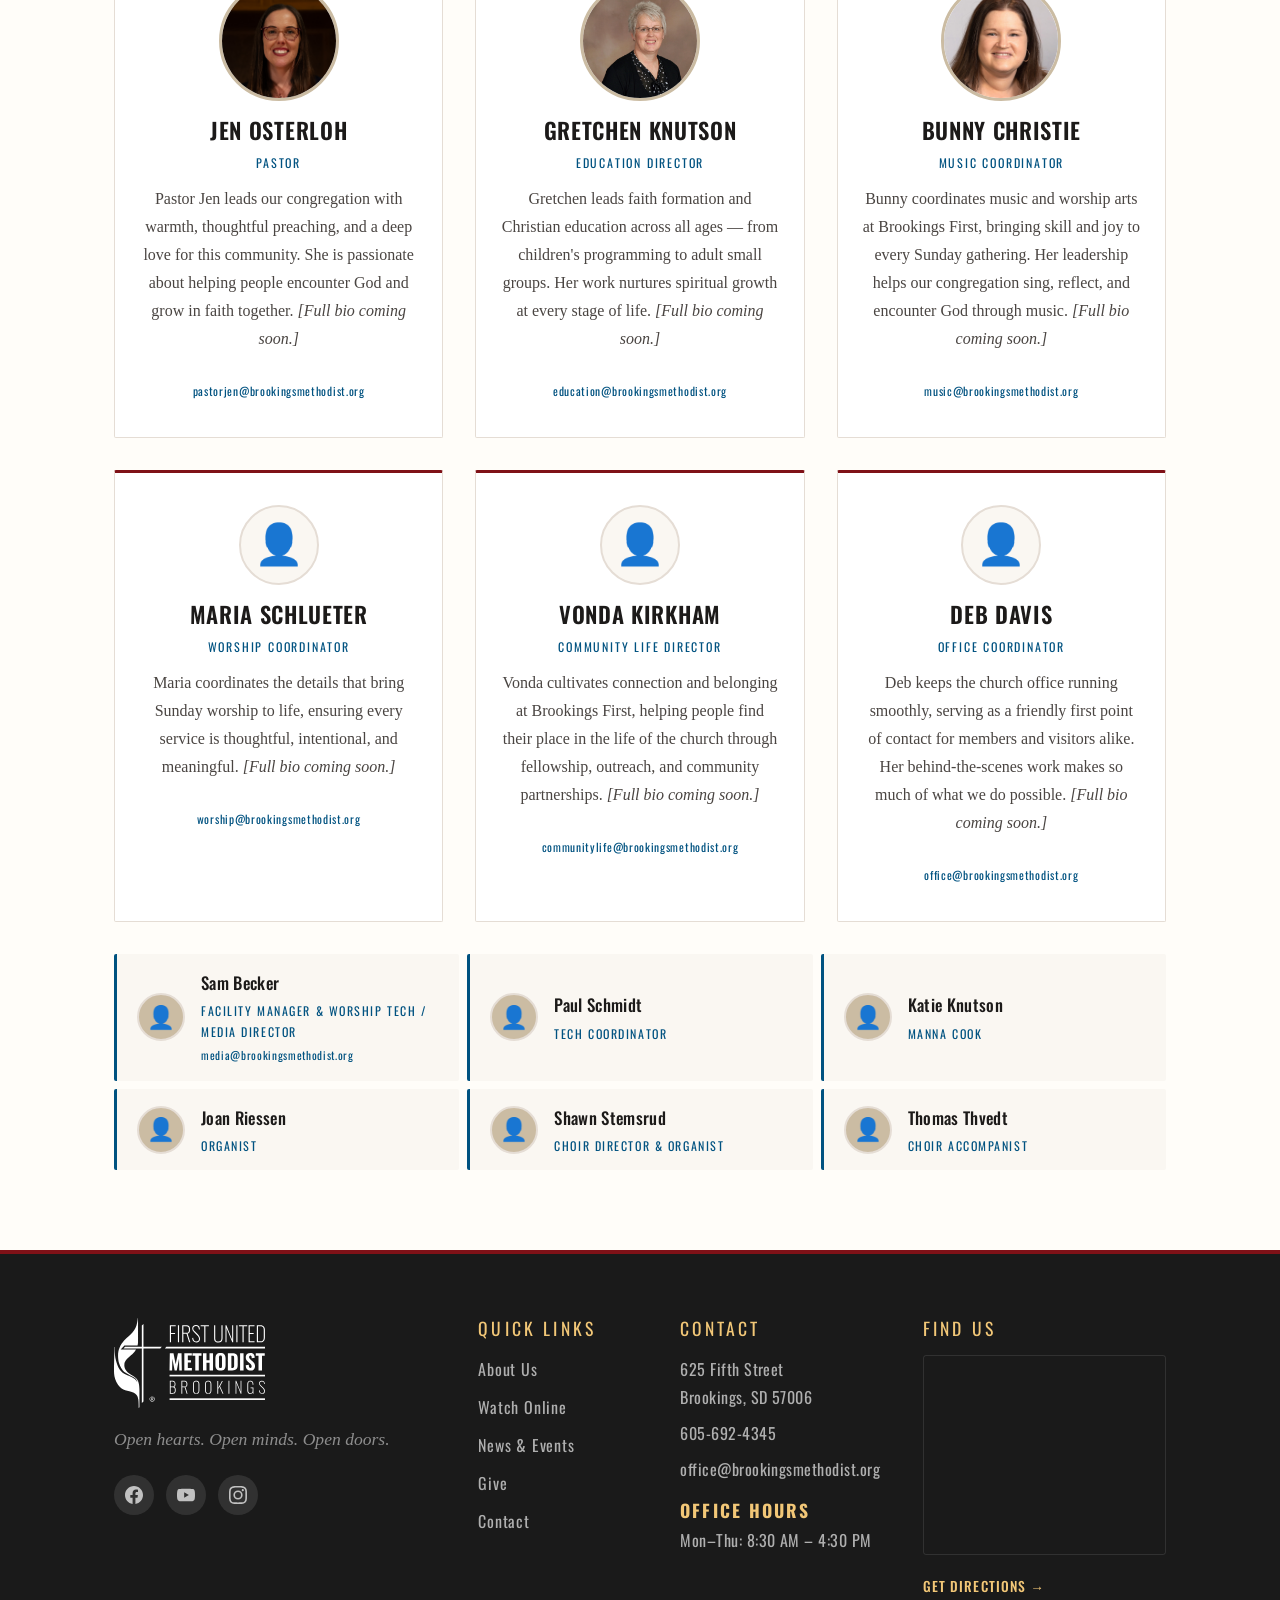
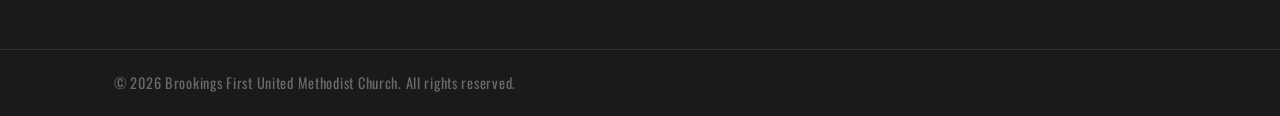
==== commit 46c712af: "Add mobile hamburger menu and fix desktop nav single-row layout Desktop: - nav-inner max-width bumpe" ====
--- a/about.html
+++ b/about.html
@@ -233,5 +233,6 @@
     </div>
   </footer>
 
+  <script src="nav.js"></script>
 </body>
 </html>
--- a/style.css
+++ b/style.css
@@ -91,6 +91,16 @@
   margin-bottom: 0.5rem;
 }
 
+/* Larger section-divider variant — used for mid-page group headings */
+.eyebrow.eyebrow-section {
+  font-size: 1.2rem;
+  font-weight: 500;
+  letter-spacing: 0.14em;
+  border-bottom: 1px solid var(--border);
+  padding-bottom: 0.5rem;
+  margin-bottom: 0;
+}
+
 /* --- BUTTONS --- */
 .btn {
   display: inline-block;
@@ -167,35 +177,37 @@
 .nav-inner {
   display: flex;
   align-items: center;
-  gap: 2rem;
+  gap: 1rem;
   padding-top: 0.6rem;
   padding-bottom: 0.6rem;
+  max-width: 1400px; /* wider than .container's 1100px so nav fits on one row */
 }
 
 .logo { display: flex; align-items: center; flex-shrink: 0; text-decoration: none; }
-.logo img { height: 52px; width: auto; }
-
-nav { flex: 1; }
+.logo img { height: 48px; width: auto; }
+
+nav { flex: 1; min-width: 0; }
 
 .nav-links {
   list-style: none;
   display: flex;
   gap: 0.1rem;
-  flex-wrap: wrap;
+  flex-wrap: nowrap; /* prevent two-row wrapping */
 }
 
 .nav-links a {
   display: block;
-  padding: 0.4rem 0.7rem;
-  font-family: var(--font-display);
-  font-size: 1.05rem;
+  padding: 0.4rem 0.55rem;
+  font-family: var(--font-display);
+  font-size: 0.92rem;
   font-weight: 500;
-  letter-spacing: 0.08em;
+  letter-spacing: 0.07em;
   text-transform: uppercase;
   color: var(--text-mid);
   border-radius: 2px;
   transition: all 0.15s;
   text-decoration: none;
+  white-space: nowrap;
 }
 
 .nav-links a:hover,
@@ -204,9 +216,148 @@
   background: rgba(127, 17, 23, 0.06);
 }
 
+/* --- HAMBURGER TOGGLE (desktop: hidden) --- */
+.nav-toggle {
+  display: none;
+}
+
+/* --- MOBILE NAV --- */
 @media (max-width: 900px) {
-  .nav-links { display: none; }
-  .site-header .btn { display: none; }
+  /* Header: logo left, hamburger right */
+  .nav-inner {
+    gap: 0;
+    max-width: none;
+    position: relative; /* anchor for absolute nav panel */
+  }
+
+  /* Hide desktop-only items */
+  nav { display: none; }
+  .site-header > * .btn-primary { display: none; }
+  .site-header .btn-primary { display: none; }
+  .site-search { display: none; }
+
+  /* Show hamburger */
+  .nav-toggle {
+    display: flex;
+    align-items: center;
+    justify-content: center;
+    margin-left: auto;
+    background: none;
+    border: none;
+    cursor: pointer;
+    padding: 0.4rem;
+    color: var(--text-mid);
+    border-radius: 2px;
+    transition: color 0.15s;
+    flex-shrink: 0;
+  }
+  .nav-toggle:hover { color: var(--red); }
+
+  /* Hamburger → X animation */
+  .nav-toggle svg line {
+    transform-origin: 12px 12px;
+    transition: transform 0.25s ease, opacity 0.2s ease;
+  }
+  .nav-toggle.is-open .bar-top    { transform: rotate(45deg) translate(0, 6px); }
+  .nav-toggle.is-open .bar-mid    { opacity: 0; }
+  .nav-toggle.is-open .bar-bottom { transform: rotate(-45deg) translate(0, -6px); }
+
+  /* Mobile nav panel — slides in below sticky header */
+  nav.mobile-open {
+    display: block;
+    position: absolute;
+    top: 100%;
+    left: 0;
+    right: 0;
+    background: #fff;
+    border-top: 1px solid var(--border);
+    border-bottom: 3px solid var(--red);
+    box-shadow: 0 6px 20px rgba(0,0,0,0.13);
+    z-index: 200;
+  }
+
+  /* Stack nav links vertically */
+  .nav-links {
+    display: flex;
+    flex-direction: column;
+    padding: 0.5rem 0 0.75rem;
+    gap: 0;
+    flex-wrap: nowrap;
+  }
+
+  .nav-links > li { width: 100%; }
+
+  .nav-links a {
+    padding: 0.7rem 1.5rem;
+    font-size: 1rem;
+    white-space: normal;
+  }
+
+  /* Mobile connect button (appended by nav.js) */
+  .mobile-connect-item {
+    padding: 0.75rem 1.5rem 0.25rem;
+    list-style: none;
+  }
+  .mobile-connect-btn {
+    display: block !important;
+    text-align: center;
+    font-size: 0.9rem;
+    padding: 0.6rem 1.5rem;
+  }
+
+  /* Mobile Ministries dropdown — disable CSS :hover, use JS .is-open */
+  .nav-dropdown { position: static; }
+
+  .nav-dropdown-toggle {
+    width: 100%;
+    display: flex;
+    justify-content: space-between;
+    padding: 0.7rem 1.5rem;
+    font-size: 1rem;
+  }
+
+  /* Kill the CSS hover behaviour on mobile */
+  .nav-dropdown:hover .nav-dropdown-menu {
+    opacity: 0;
+    visibility: hidden;
+    transform: translateY(-6px);
+  }
+  .nav-dropdown:hover .nav-dropdown-toggle {
+    color: var(--text-mid);
+    background: none;
+  }
+  .nav-dropdown:hover .nav-dropdown-toggle::after { transform: none; }
+
+  /* JS-controlled open state */
+  .nav-dropdown-menu {
+    position: static;
+    opacity: 0;
+    visibility: hidden;
+    transform: none;
+    box-shadow: none;
+    border: none;
+    border-left: 3px solid var(--border);
+    border-radius: 0;
+    background: var(--cream);
+    margin-left: 1.5rem;
+    min-width: 0;
+    max-height: 0;
+    overflow: hidden;
+    padding: 0;
+    transition: max-height 0.25s ease, opacity 0.2s ease, visibility 0.2s;
+  }
+  .nav-dropdown.is-open .nav-dropdown-menu {
+    opacity: 1;
+    visibility: visible;
+    max-height: 400px;
+    padding: 0.3rem 0;
+  }
+  .nav-dropdown.is-open .nav-dropdown-toggle { color: var(--red); }
+  .nav-dropdown.is-open .nav-dropdown-toggle::after { transform: rotate(180deg); }
+  .nav-dropdown-menu li a {
+    padding: 0.55rem 1rem 0.55rem 1.25rem;
+    font-size: 0.95rem;
+  }
 }
 
 /* --- HERO --- */
@@ -289,6 +440,29 @@
 
 .page-hero .eyebrow { color: var(--gold); }
 .page-hero h1 { color: #fff; margin-top: 0.5rem; }
+
+/* Photo variant — add class="page-hero has-photo" + inline style="background-image: url(...)" */
+.page-hero.has-photo {
+  position: relative;
+  background-size: cover;
+  background-position: center;
+  background-repeat: no-repeat;
+  background-color: var(--red-dark);
+  padding: 5.5rem 0 4.5rem;
+}
+
+.page-hero.has-photo::before {
+  content: '';
+  position: absolute;
+  inset: 0;
+  background: linear-gradient(to bottom, rgba(80,10,14,0.68) 0%, rgba(60,8,12,0.78) 100%);
+  z-index: 0;
+}
+
+.page-hero.has-photo .container {
+  position: relative;
+  z-index: 1;
+}
 
 /* --- SERVICE BANNER --- */
 .service-banner {
@@ -1398,11 +1572,11 @@
   display: flex;
   align-items: center;
   gap: 0.3rem;
-  padding: 0.4rem 0.7rem;
-  font-family: var(--font-display);
-  font-size: 1.05rem;
+  padding: 0.4rem 0.55rem;
+  font-family: var(--font-display);
+  font-size: 0.92rem;
   font-weight: 500;
-  letter-spacing: 0.08em;
+  letter-spacing: 0.07em;
   text-transform: uppercase;
   color: var(--text-mid);
   border-radius: 2px;
@@ -1514,7 +1688,7 @@
   font-size: 0.85rem;
   letter-spacing: 0.04em;
   color: var(--text-dark);
-  width: 140px;
+  width: 115px;
   outline: none;
 }
 
@@ -1619,7 +1793,7 @@
   flex-wrap: wrap;
 }
 
-.ministry-contact-bar strong {
+.ministry-contact-bar .contact-bar-label {
   font-family: var(--font-display);
   font-size: 0.78rem;
   letter-spacing: 0.12em;
